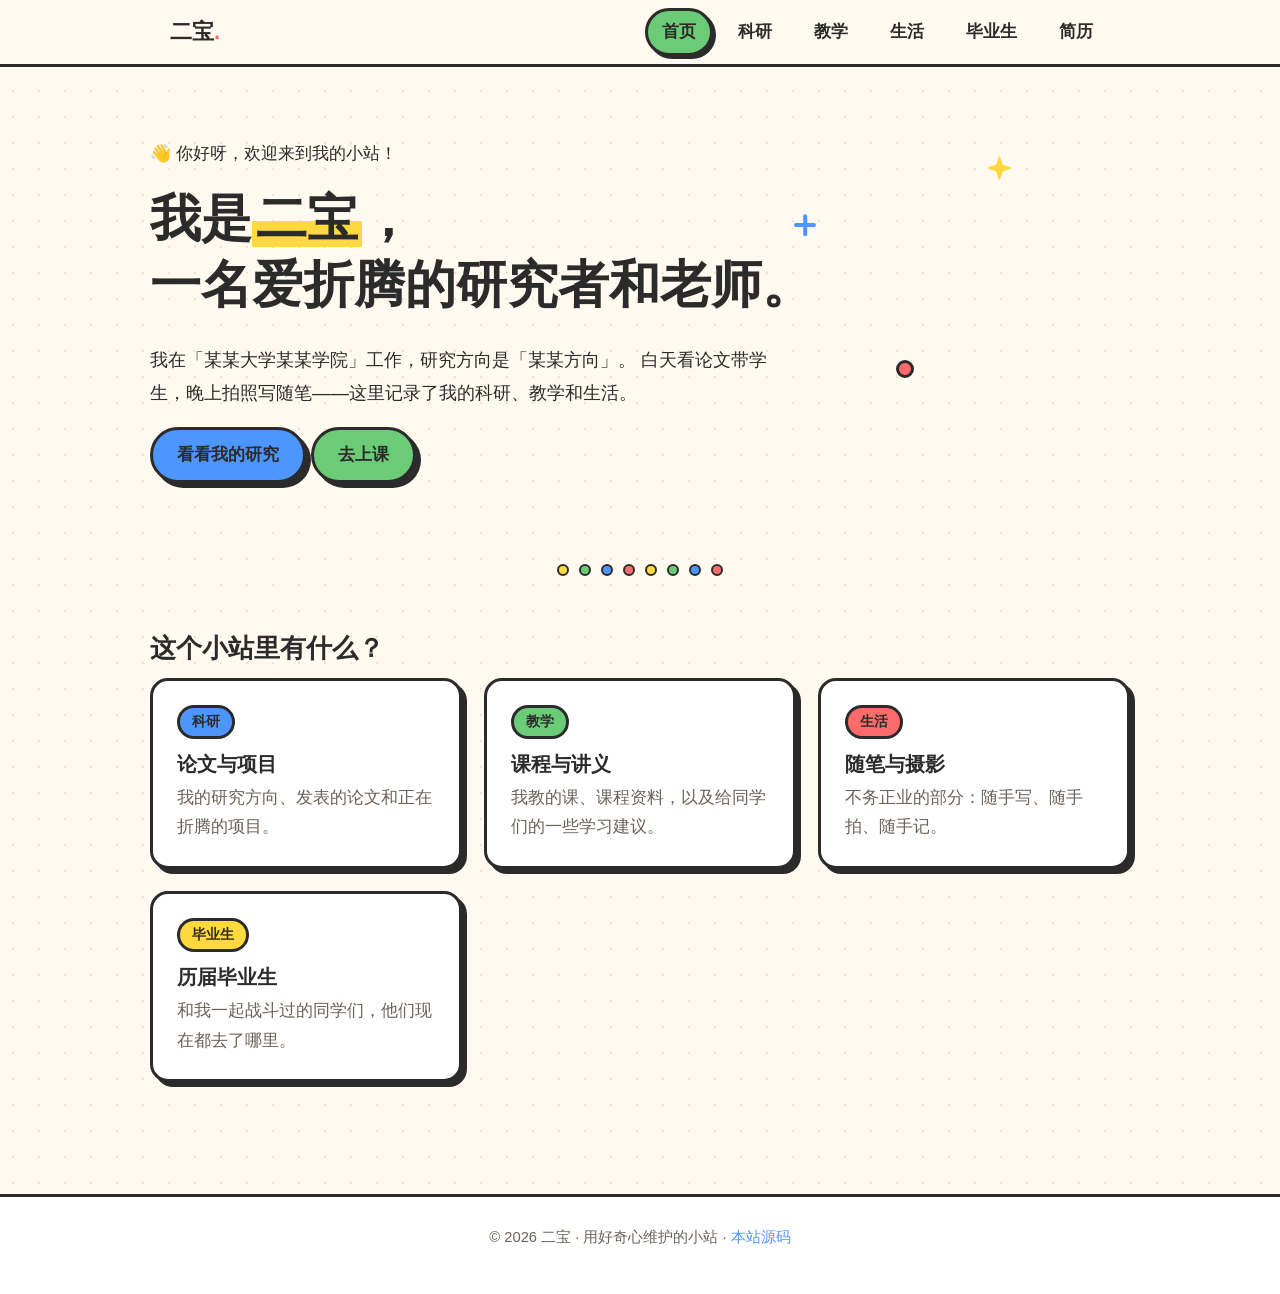
==== index.html @ 8aef37e0 "Build playful dopamine-style personal site (home/research/teaching/life/students/cv)" ====
<!DOCTYPE html>
<html lang="zh-CN">
<head>
  <meta charset="UTF-8">
  <meta name="viewport" content="width=device-width, initial-scale=1.0">
  <!-- TODO: 把「二宝」替换为你的名字 -->
  <title>二宝的小站 · 首页</title>
  <meta name="description" content="二宝的个人主页：科研、教学与生活。">
  <link rel="stylesheet" href="css/style.css">
</head>
<body>
  <header class="site-header">
    <nav class="nav container">
      <a class="nav-logo" href="index.html">二宝<span class="dot">.</span></a>
      <button class="nav-toggle" aria-label="打开菜单" aria-expanded="false">☰</button>
      <ul class="nav-links">
        <li><a href="index.html">首页</a></li>
        <li><a href="research.html">科研</a></li>
        <li><a href="teaching.html">教学</a></li>
        <li><a href="life.html">生活</a></li>
        <li><a href="students.html">毕业生</a></li>
        <li><a href="cv.html">简历</a></li>
      </ul>
    </nav>
  </header>

  <main>
    <!-- 首屏 -->
    <section class="hero container">
      <span class="deco deco-star" aria-hidden="true" style="top: 18%; right: 12%;"></span>
      <span class="deco deco-dot" aria-hidden="true" style="top: 60%; right: 22%;"></span>
      <span class="deco deco-cross" aria-hidden="true" style="top: 30%; right: 32%;"></span>

      <p>👋 你好呀，欢迎来到我的小站！</p>
      <h1>我是<span class="highlight">二宝</span>，<br>一名爱折腾的研究者和老师。</h1>
      <p class="lead">
        <!-- TODO: 替换成你的一句话介绍 -->
        我在「某某大学某某学院」工作，研究方向是「某某方向」。
        白天看论文带学生，晚上拍照写随笔——这里记录了我的科研、教学和生活。
      </p>
      <p>
        <a class="btn" style="--accent: var(--blue);" href="research.html">看看我的研究</a>
        <a class="btn" style="--accent: var(--green);" href="teaching.html">去上课</a>
      </p>
    </section>

    <div class="confetti-bar" aria-hidden="true">
      <i></i><i></i><i></i><i></i><i></i><i></i><i></i><i></i>
    </div>

    <!-- 板块入口 -->
    <section class="section container">
      <h2>这个小站里有什么？</h2>
      <div class="card-grid">
        <a class="card theme-blue" href="research.html">
          <span class="card-tag">科研</span>
          <h3>论文与项目</h3>
          <p>我的研究方向、发表的论文和正在折腾的项目。</p>
        </a>
        <a class="card theme-green" href="teaching.html">
          <span class="card-tag">教学</span>
          <h3>课程与讲义</h3>
          <p>我教的课、课程资料，以及给同学们的一些学习建议。</p>
        </a>
        <a class="card theme-coral" href="life.html">
          <span class="card-tag">生活</span>
          <h3>随笔与摄影</h3>
          <p>不务正业的部分：随手写、随手拍、随手记。</p>
        </a>
        <a class="card theme-yellow" href="students.html">
          <span class="card-tag">毕业生</span>
          <h3>历届毕业生</h3>
          <p>和我一起战斗过的同学们，他们现在都去了哪里。</p>
        </a>
      </div>
    </section>
  </main>

  <footer class="site-footer">
    <div class="container">
      <p>© 2026 二宝 · 用好奇心维护的小站 · <a href="https://github.com/erbaoyihao/erbaoyihao.github.io">本站源码</a></p>
    </div>
  </footer>

  <script src="js/main.js"></script>
</body>
</html>
---- css/style.css ----
/* ============================================================
   二宝的小站 · 多巴胺配色风
   调色板、组件与布局都从这里改
   ============================================================ */

/* ---------- 设计令牌 ---------- */
:root {
  --bg: #FFF9F0;          /* 米白背景 */
  --ink: #2B2B2B;         /* 正文墨色 */
  --ink-soft: #6B6259;    /* 次要文字 */
  --paper: #FFFFFF;       /* 卡片底色 */

  --yellow: #FFD93D;      /* 鹅黄 · 简历 */
  --green: #6BCB77;       /* 草绿 · 教学 */
  --blue: #4D96FF;        /* 天蓝 · 科研 */
  --coral: #FF6B6B;       /* 珊瑚红 · 生活 */
  --purple: #B983FF;      /* 点缀紫 */

  --radius: 18px;
  --radius-sm: 999px;     /* 胶囊 */
  --border: 3px solid var(--ink);
  --shadow: 5px 5px 0 var(--ink);
  --shadow-sm: 3px 3px 0 var(--ink);

  --max-width: 980px;
  --font: "PingFang SC", "Hiragino Sans GB", "Microsoft YaHei",
          "Source Han Sans SC", sans-serif;
}

/* ---------- 基础 ---------- */
* { box-sizing: border-box; }

html { scroll-behavior: smooth; }

body {
  margin: 0;
  font-family: var(--font);
  font-size: 17px;
  line-height: 1.75;
  color: var(--ink);
  background-color: var(--bg);
  /* 淡淡的圆点纹理，增加活泼感 */
  background-image: radial-gradient(#f0e4d0 1.2px, transparent 1.2px);
  background-size: 26px 26px;
}

h1, h2, h3 { line-height: 1.3; margin: 0 0 .5em; }
p { margin: 0 0 1em; }
a { color: var(--blue); text-decoration: none; }
a:hover { text-decoration: underline; }
img { max-width: 100%; }

.container {
  max-width: var(--max-width);
  margin: 0 auto;
  padding: 0 20px;
}

.section { padding: 48px 0; }

/* 板块主题色：在 <main> 或 <section> 上加 theme-blue / theme-green / theme-coral / theme-yellow */
.theme-blue   { --accent: var(--blue); }
.theme-green  { --accent: var(--green); }
.theme-coral  { --accent: var(--coral); }
.theme-yellow { --accent: var(--yellow); }

/* ---------- 页面大标题 ---------- */
.page-title {
  display: inline-block;
  font-size: 2.2rem;
  padding: 6px 22px;
  background: var(--accent, var(--yellow));
  border: var(--border);
  border-radius: var(--radius);
  box-shadow: var(--shadow);
  transform: rotate(-1.2deg);
}

.page-subtitle { color: var(--ink-soft); margin-top: 18px; }

/* ---------- 导航 ---------- */
.site-header {
  position: sticky;
  top: 0;
  z-index: 100;
  background: var(--bg);
  border-bottom: var(--border);
}

.nav {
  display: flex;
  align-items: center;
  justify-content: space-between;
  min-height: 64px;
}

.nav-logo {
  font-size: 1.4rem;
  font-weight: 800;
  color: var(--ink);
}
.nav-logo:hover { text-decoration: none; }
.nav-logo .dot { color: var(--coral); }

.nav-links {
  display: flex;
  gap: 8px;
  margin: 0;
  padding: 0;
  list-style: none;
}

.nav-links a {
  display: block;
  padding: 6px 14px;
  color: var(--ink);
  font-weight: 600;
  border: 3px solid transparent;
  border-radius: var(--radius-sm);
}
.nav-links a:hover {
  text-decoration: none;
  border-color: var(--ink);
  background: var(--yellow);
}
.nav-links a[aria-current="page"] {
  border-color: var(--ink);
  background: var(--green);
  box-shadow: var(--shadow-sm);
}

.nav-toggle {
  display: none;
  font-size: 1.4rem;
  padding: 4px 12px;
  background: var(--yellow);
  border: var(--border);
  border-radius: 12px;
  cursor: pointer;
}

/* ---------- 首屏 Hero ---------- */
.hero {
  position: relative;
  padding: 72px 0 56px;
  overflow: hidden;
}

.hero h1 {
  font-size: clamp(2rem, 6vw, 3.2rem);
  font-weight: 900;
}

.hero .highlight {
  background: linear-gradient(transparent 55%, var(--yellow) 55%);
  padding: 0 4px;
}

.hero p.lead { font-size: 1.15rem; max-width: 34em; }

/* 漂浮的小装饰（星星 / 圆点 / 叉叉），HTML 里加 <span class="deco deco-star"> */
.deco {
  position: absolute;
  display: inline-block;
  pointer-events: none;
}
.deco-star {
  width: 26px; height: 26px;
  background: var(--yellow);
  clip-path: polygon(50% 0, 63% 37%, 100% 50%, 63% 63%, 50% 100%, 37% 63%, 0 50%, 37% 37%);
  animation: spin 9s linear infinite;
}
.deco-dot {
  width: 18px; height: 18px;
  border: var(--border);
  border-radius: 50%;
  background: var(--coral);
  animation: bob 3.5s ease-in-out infinite;
}
.deco-cross {
  width: 22px; height: 22px;
  animation: spin 12s linear infinite reverse;
}
.deco-cross::before, .deco-cross::after {
  content: "";
  position: absolute;
  inset: 40% 0;
  background: var(--blue);
  border-radius: 4px;
}
.deco-cross::after { transform: rotate(90deg); }

@keyframes spin { to { transform: rotate(360deg); } }
@keyframes bob { 50% { transform: translateY(-14px); } }

/* ---------- 卡片 ---------- */
.card-grid {
  display: grid;
  grid-template-columns: repeat(auto-fit, minmax(240px, 1fr));
  gap: 22px;
}

.card {
  display: block;
  padding: 24px;
  background: var(--paper);
  border: var(--border);
  border-radius: var(--radius);
  box-shadow: var(--shadow);
  color: var(--ink);
  transition: transform .15s ease, box-shadow .15s ease;
}
a.card:hover {
  text-decoration: none;
  transform: translate(-3px, -3px);
  box-shadow: 8px 8px 0 var(--ink);
}
a.card:active {
  transform: translate(2px, 2px);
  box-shadow: 2px 2px 0 var(--ink);
}

.card .card-tag {
  display: inline-block;
  font-size: .85rem;
  font-weight: 700;
  padding: 2px 12px;
  margin-bottom: 12px;
  border: var(--border);
  border-radius: var(--radius-sm);
  background: var(--accent, var(--yellow));
}
.card h3 { font-size: 1.25rem; margin-bottom: .3em; }
.card p { color: var(--ink-soft); margin: 0; }

/* ---------- 贴纸标签 ---------- */
.badge {
  display: inline-block;
  font-size: .85rem;
  font-weight: 700;
  padding: 3px 14px;
  margin: 0 8px 8px 0;
  background: var(--paper);
  border: var(--border);
  border-radius: var(--radius-sm);
  box-shadow: var(--shadow-sm);
}
.badge.b-blue   { background: var(--blue);   color: #fff; }
.badge.b-green  { background: var(--green); }
.badge.b-coral  { background: var(--coral);  color: #fff; }
.badge.b-yellow { background: var(--yellow); }
.badge.b-purple { background: var(--purple); color: #fff; }

/* ---------- 按钮 ---------- */
.btn {
  display: inline-block;
  font-weight: 700;
  padding: 10px 24px;
  color: var(--ink);
  background: var(--accent, var(--yellow));
  border: var(--border);
  border-radius: var(--radius-sm);
  box-shadow: var(--shadow);
  transition: transform .12s ease, box-shadow .12s ease;
}
.btn:hover {
  text-decoration: none;
  transform: translate(-2px, -2px);
  box-shadow: 7px 7px 0 var(--ink);
}
.btn:active {
  transform: translate(3px, 3px);
  box-shadow: 1px 1px 0 var(--ink);
}

/* ---------- 分隔彩条 ---------- */
.confetti-bar {
  display: flex;
  gap: 10px;
  justify-content: center;
  padding: 8px 0;
}
.confetti-bar i {
  width: 12px; height: 12px;
  border: 2px solid var(--ink);
  border-radius: 50%;
}
.confetti-bar i:nth-child(4n+1) { background: var(--yellow); }
.confetti-bar i:nth-child(4n+2) { background: var(--green); }
.confetti-bar i:nth-child(4n+3) { background: var(--blue); }
.confetti-bar i:nth-child(4n+4) { background: var(--coral); }

/* ---------- 论文 / 随笔列表 ---------- */
.year-heading {
  display: inline-block;
  font-size: 1.1rem;
  font-weight: 800;
  padding: 2px 16px;
  margin: 28px 0 14px;
  background: var(--accent, var(--blue));
  color: #fff;
  border: var(--border);
  border-radius: var(--radius-sm);
  box-shadow: var(--shadow-sm);
}

.entry-list { list-style: none; margin: 0; padding: 0; }

.entry {
  padding: 16px 20px;
  margin-bottom: 14px;
  background: var(--paper);
  border: var(--border);
  border-radius: var(--radius);
  box-shadow: var(--shadow-sm);
}
.entry .entry-title { font-weight: 700; }
.entry .entry-meta { font-size: .92rem; color: var(--ink-soft); }

/* ---------- 时间线（简历） ---------- */
.timeline {
  margin: 0;
  padding: 0 0 0 26px;
  list-style: none;
  border-left: 3px dashed var(--ink);
}
.timeline li { position: relative; margin-bottom: 26px; }
.timeline li::before {
  content: "";
  position: absolute;
  left: -37px; top: 6px;
  width: 14px; height: 14px;
  background: var(--accent, var(--yellow));
  border: var(--border);
  border-radius: 50%;
}
.timeline .t-period {
  display: inline-block;
  font-size: .85rem;
  font-weight: 700;
  padding: 1px 12px;
  margin-bottom: 4px;
  background: var(--paper);
  border: 2px solid var(--ink);
  border-radius: var(--radius-sm);
}
.timeline .t-title { font-weight: 700; }
.timeline .t-desc { color: var(--ink-soft); font-size: .95rem; margin: 0; }

/* ---------- 照片墙占位 ---------- */
.photo-grid {
  display: grid;
  grid-template-columns: repeat(auto-fill, minmax(160px, 1fr));
  gap: 16px;
}
.photo-slot {
  aspect-ratio: 4 / 3;
  display: flex;
  align-items: center;
  justify-content: center;
  color: var(--ink-soft);
  font-size: .9rem;
  background: var(--paper);
  border: 3px dashed var(--ink-soft);
  border-radius: var(--radius);
}
.photo-slot img {
  width: 100%; height: 100%;
  object-fit: cover;
  border-radius: calc(var(--radius) - 4px);
}

/* ---------- 学生名录 ---------- */
.student-grid {
  display: grid;
  grid-template-columns: repeat(auto-fill, minmax(200px, 1fr));
  gap: 14px;
}
.student-chip {
  padding: 12px 18px;
  background: var(--paper);
  border: var(--border);
  border-radius: var(--radius);
  box-shadow: var(--shadow-sm);
}
.student-chip .s-name { font-weight: 700; }
.student-chip .s-note { font-size: .88rem; color: var(--ink-soft); }

/* ---------- 页脚 ---------- */
.site-footer {
  margin-top: 64px;
  padding: 28px 0;
  text-align: center;
  color: var(--ink-soft);
  font-size: .92rem;
  border-top: var(--border);
  background: var(--paper);
}

/* ---------- 响应式 ---------- */
@media (max-width: 720px) {
  .nav-toggle { display: block; }
  .nav-links {
    display: none;
    position: absolute;
    top: 64px; left: 0; right: 0;
    flex-direction: column;
    padding: 12px 20px 18px;
    background: var(--bg);
    border-bottom: var(--border);
  }
  .nav-links.open { display: flex; }
  .nav-links a { text-align: center; }

  .hero { padding: 48px 0 40px; }
  .page-title { font-size: 1.7rem; }
  .timeline { padding-left: 20px; }
  .timeline li::before { left: -31px; }
}

@media (prefers-reduced-motion: reduce) {
  .deco-star, .deco-dot, .deco-cross { animation: none; }
  html { scroll-behavior: auto; }
}
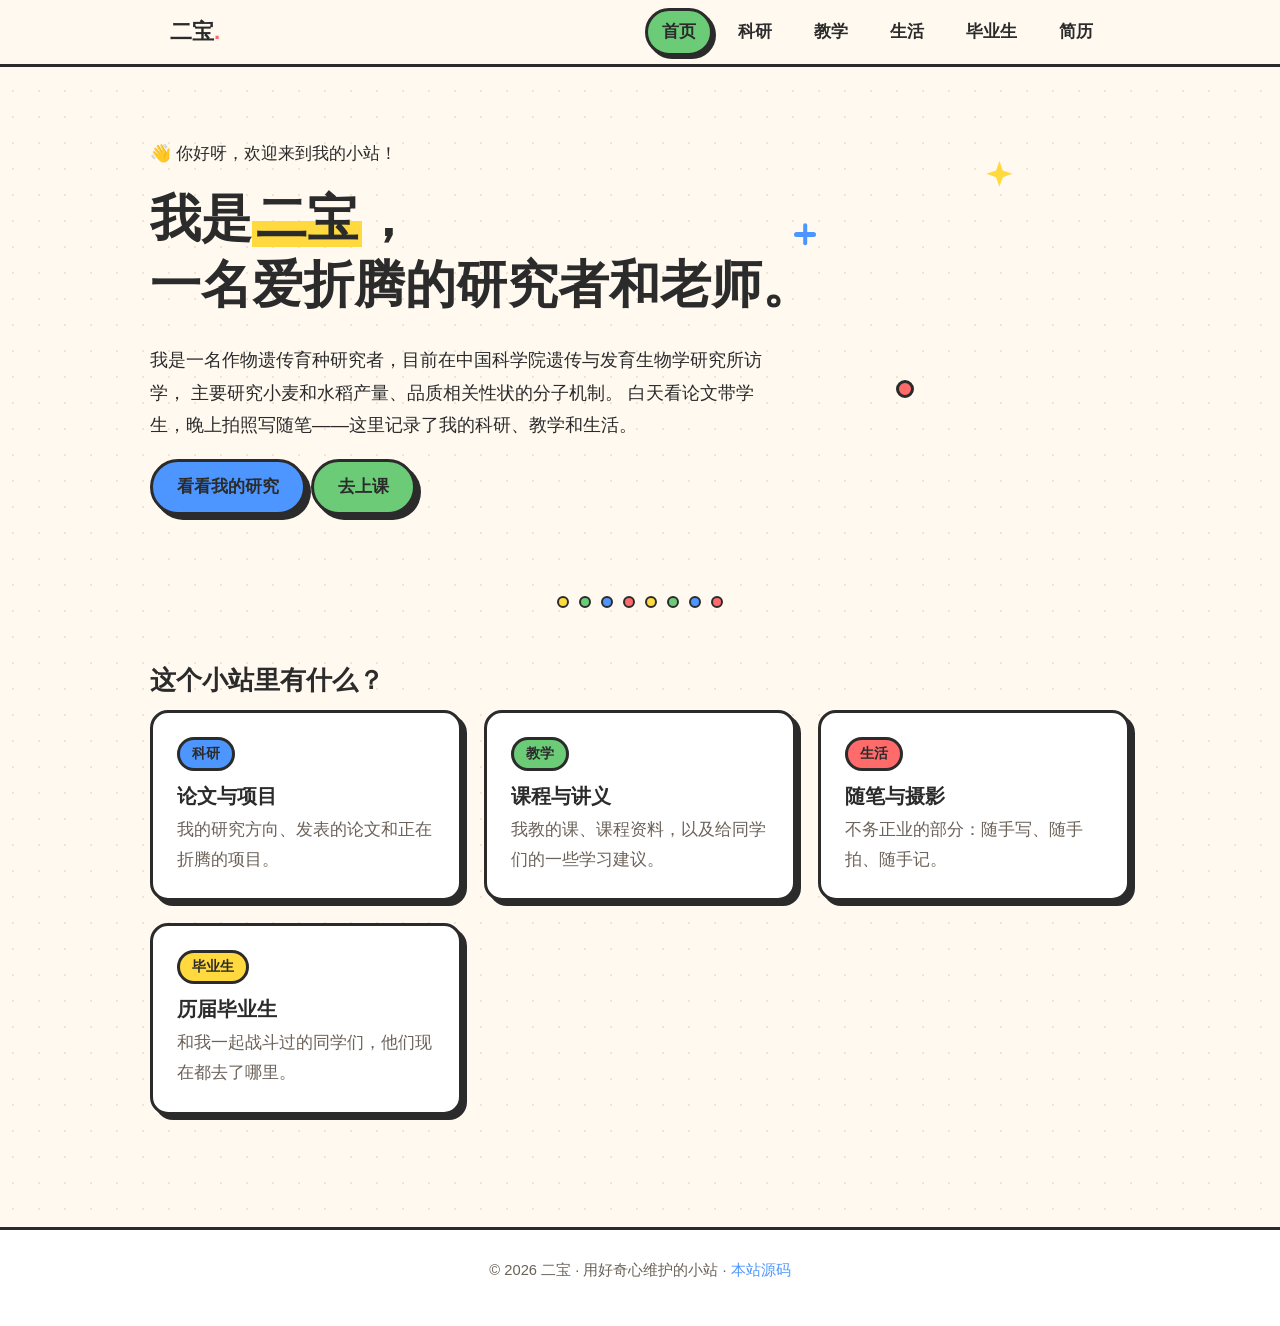
==== commit ac794f0d: "Fill in real CV, publications, projects and contact info" ====
--- a/index.html
+++ b/index.html
@@ -34,8 +34,8 @@
       <p>👋 你好呀，欢迎来到我的小站！</p>
       <h1>我是<span class="highlight">二宝</span>，<br>一名爱折腾的研究者和老师。</h1>
       <p class="lead">
-        <!-- TODO: 替换成你的一句话介绍 -->
-        我在「某某大学某某学院」工作，研究方向是「某某方向」。
+        我是一名作物遗传育种研究者，目前在中国科学院遗传与发育生物学研究所访学，
+        主要研究小麦和水稻产量、品质相关性状的分子机制。
         白天看论文带学生，晚上拍照写随笔——这里记录了我的科研、教学和生活。
       </p>
       <p>
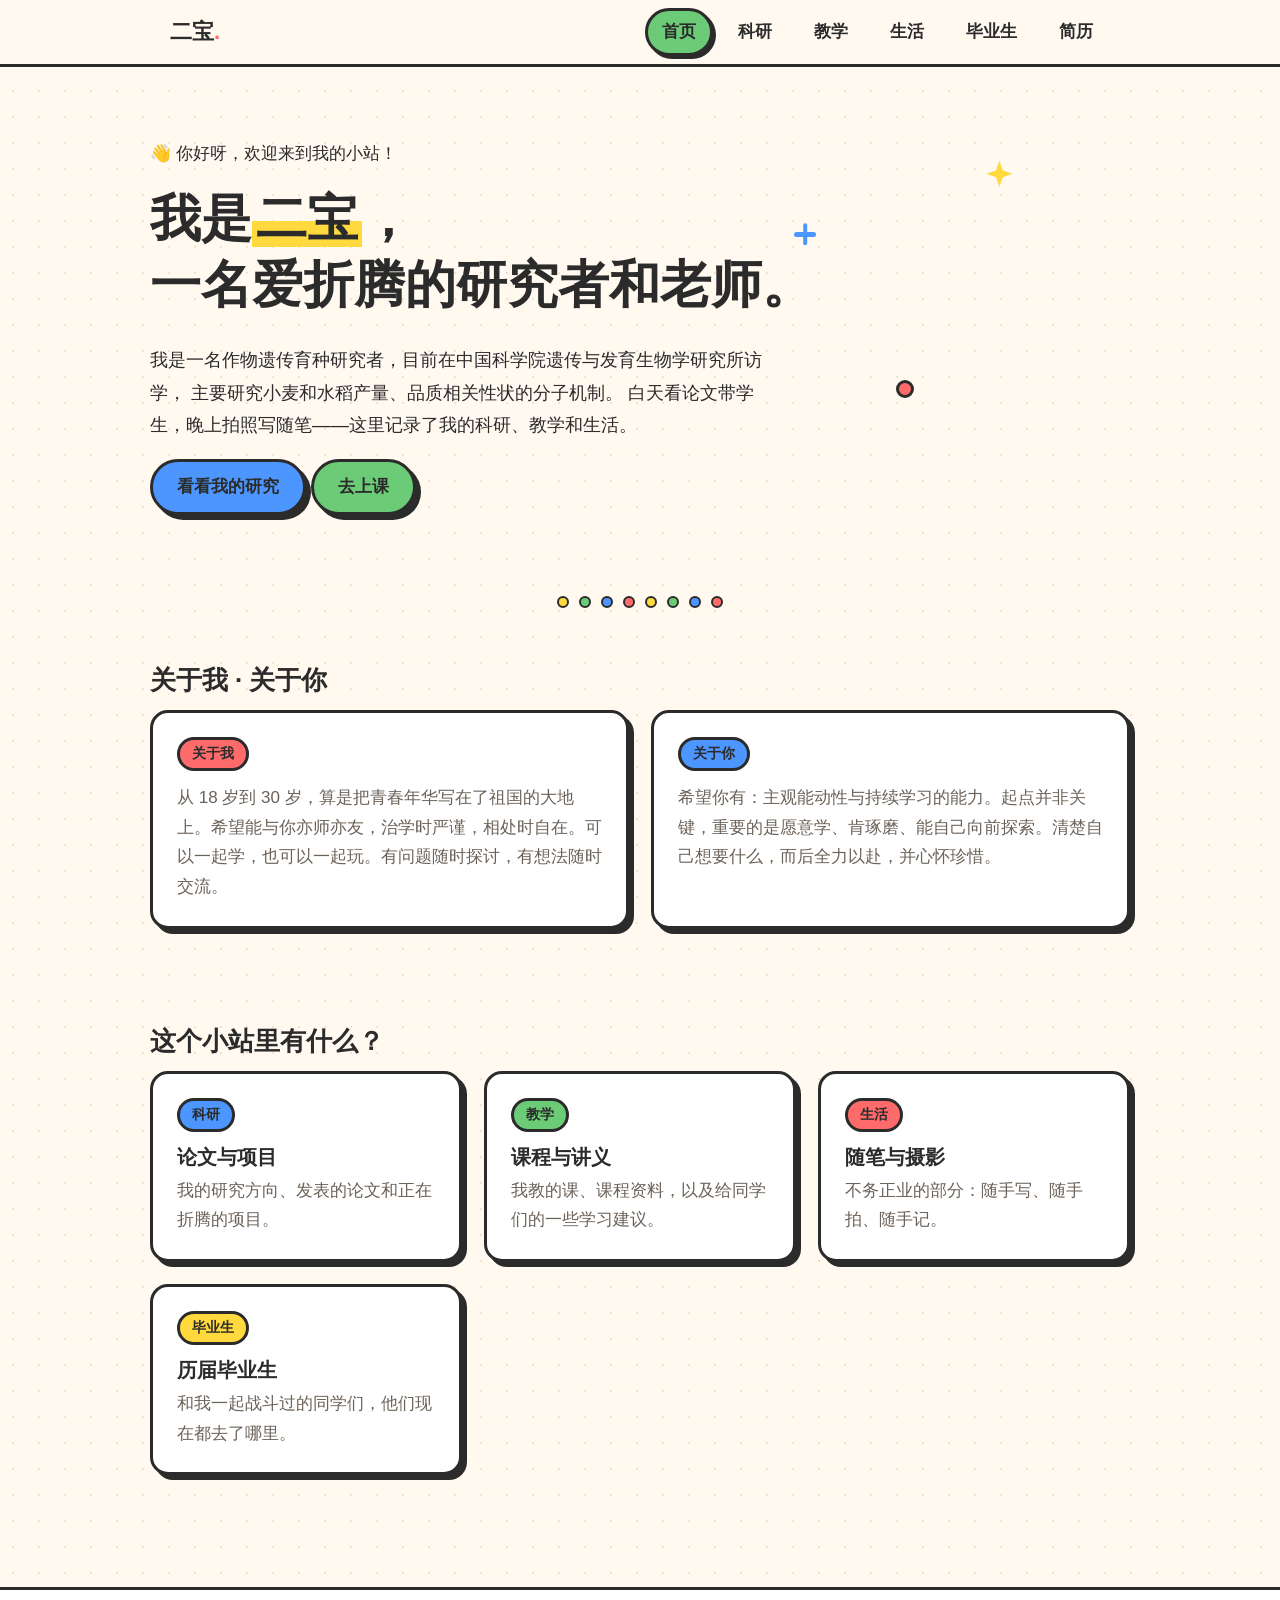
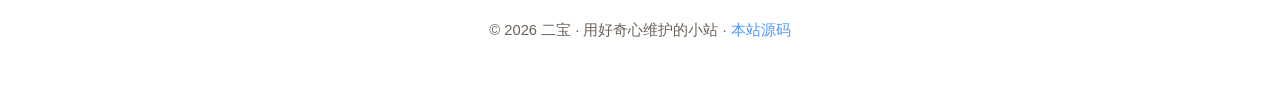
==== commit 0b609bba: "Add about-me/about-you section to homepage" ====
--- a/index.html
+++ b/index.html
@@ -48,6 +48,21 @@
       <i></i><i></i><i></i><i></i><i></i><i></i><i></i><i></i>
     </div>
 
+    <!-- 关于我 / 关于你 -->
+    <section class="section container">
+      <h2>关于我 · 关于你</h2>
+      <div class="card-grid">
+        <div class="card theme-coral">
+          <span class="card-tag">关于我</span>
+          <p>从 18 岁到 30 岁，算是把青春年华写在了祖国的大地上。希望能与你亦师亦友，治学时严谨，相处时自在。可以一起学，也可以一起玩。有问题随时探讨，有想法随时交流。</p>
+        </div>
+        <div class="card theme-blue">
+          <span class="card-tag">关于你</span>
+          <p>希望你有：主观能动性与持续学习的能力。起点并非关键，重要的是愿意学、肯琢磨、能自己向前探索。清楚自己想要什么，而后全力以赴，并心怀珍惜。</p>
+        </div>
+      </div>
+    </section>
+
     <!-- 板块入口 -->
     <section class="section container">
       <h2>这个小站里有什么？</h2>
--- a/css/style.css
+++ b/css/style.css
@@ -368,6 +368,18 @@
   width: 100%; height: 100%;
   object-fit: cover;
   border-radius: calc(var(--radius) - 4px);
+}
+/* 完整显示（不裁切）的变体：横竖版混排时用 */
+.photo-slot.photo-full {
+  aspect-ratio: auto;
+  border-style: solid;
+  padding: 0;
+  overflow: hidden;
+}
+.photo-slot.photo-full img {
+  height: auto;
+  object-fit: contain;
+  display: block;
 }
 
 /* ---------- 学生名录 ---------- */
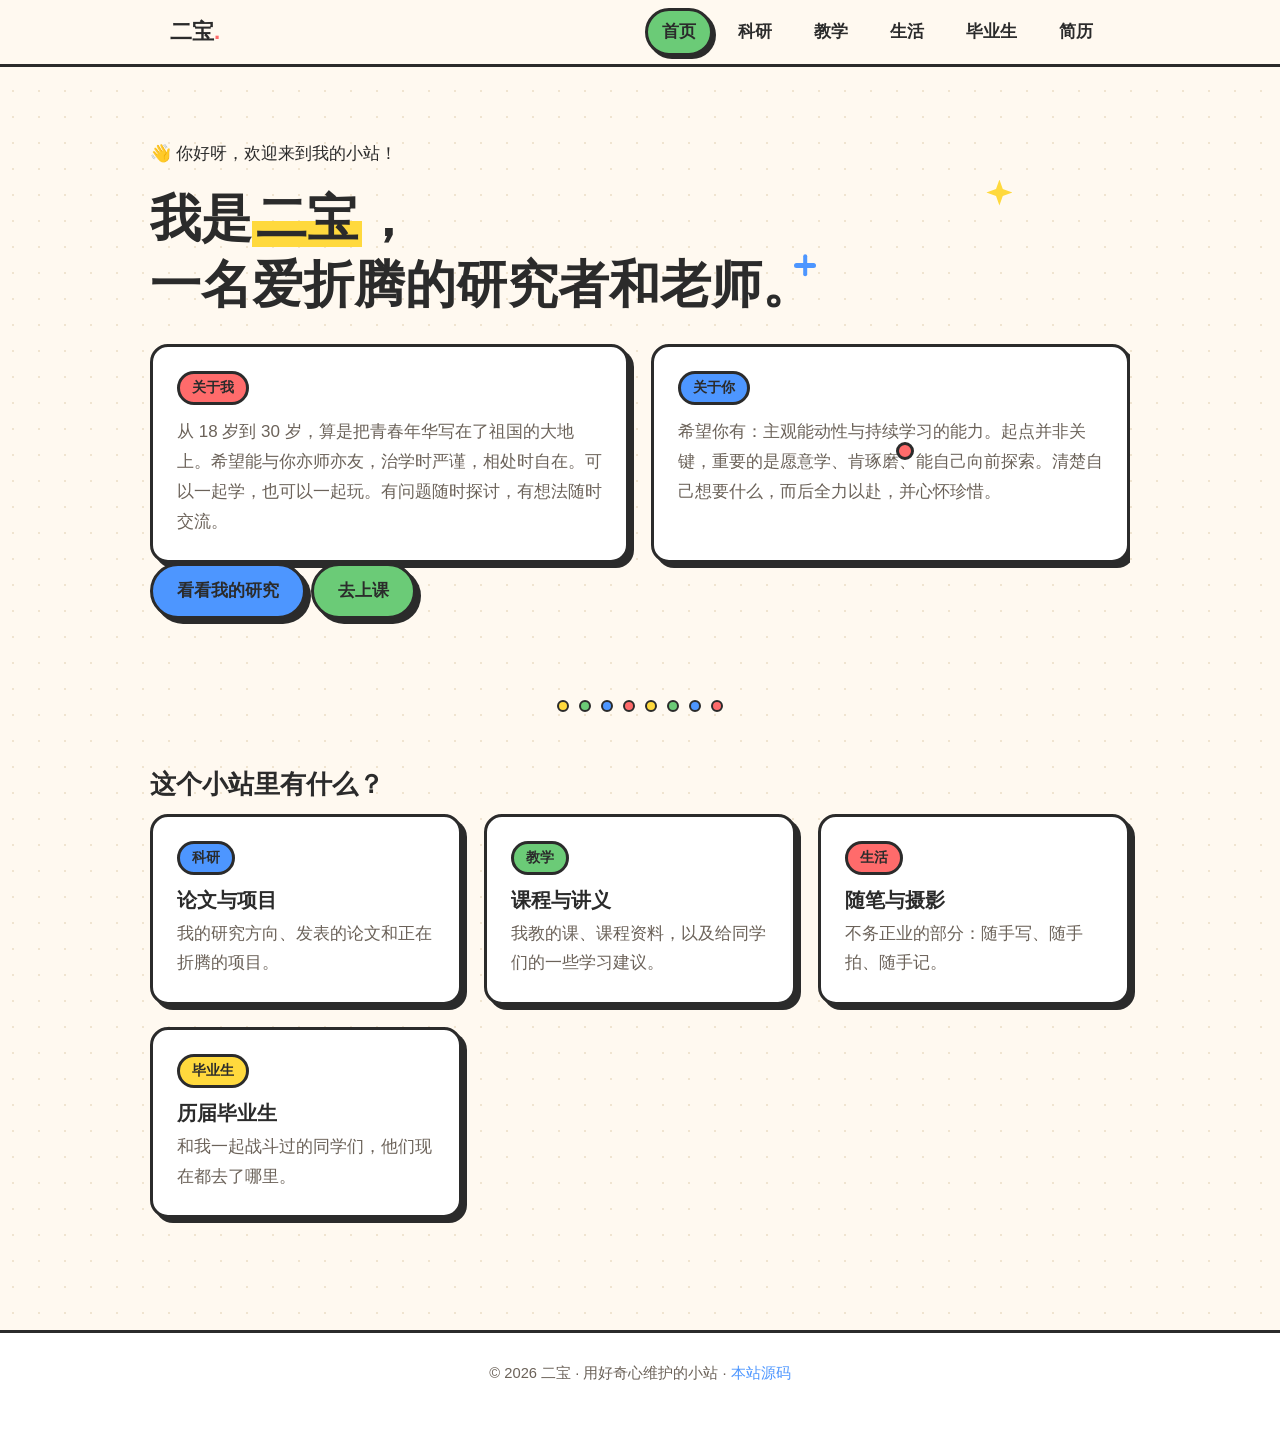
==== commit fd03352b: "Move about-me/about-you cards into hero as intro, remove lead text" ====
--- a/index.html
+++ b/index.html
@@ -33,24 +33,6 @@
 
       <p>👋 你好呀，欢迎来到我的小站！</p>
       <h1>我是<span class="highlight">二宝</span>，<br>一名爱折腾的研究者和老师。</h1>
-      <p class="lead">
-        我是一名作物遗传育种研究者，目前在中国科学院遗传与发育生物学研究所访学，
-        主要研究小麦和水稻产量、品质相关性状的分子机制。
-        白天看论文带学生，晚上拍照写随笔——这里记录了我的科研、教学和生活。
-      </p>
-      <p>
-        <a class="btn" style="--accent: var(--blue);" href="research.html">看看我的研究</a>
-        <a class="btn" style="--accent: var(--green);" href="teaching.html">去上课</a>
-      </p>
-    </section>
-
-    <div class="confetti-bar" aria-hidden="true">
-      <i></i><i></i><i></i><i></i><i></i><i></i><i></i><i></i>
-    </div>
-
-    <!-- 关于我 / 关于你 -->
-    <section class="section container">
-      <h2>关于我 · 关于你</h2>
       <div class="card-grid">
         <div class="card theme-coral">
           <span class="card-tag">关于我</span>
@@ -61,7 +43,15 @@
           <p>希望你有：主观能动性与持续学习的能力。起点并非关键，重要的是愿意学、肯琢磨、能自己向前探索。清楚自己想要什么，而后全力以赴，并心怀珍惜。</p>
         </div>
       </div>
+      <p>
+        <a class="btn" style="--accent: var(--blue);" href="research.html">看看我的研究</a>
+        <a class="btn" style="--accent: var(--green);" href="teaching.html">去上课</a>
+      </p>
     </section>
+
+    <div class="confetti-bar" aria-hidden="true">
+      <i></i><i></i><i></i><i></i><i></i><i></i><i></i><i></i>
+    </div>
 
     <!-- 板块入口 -->
     <section class="section container">
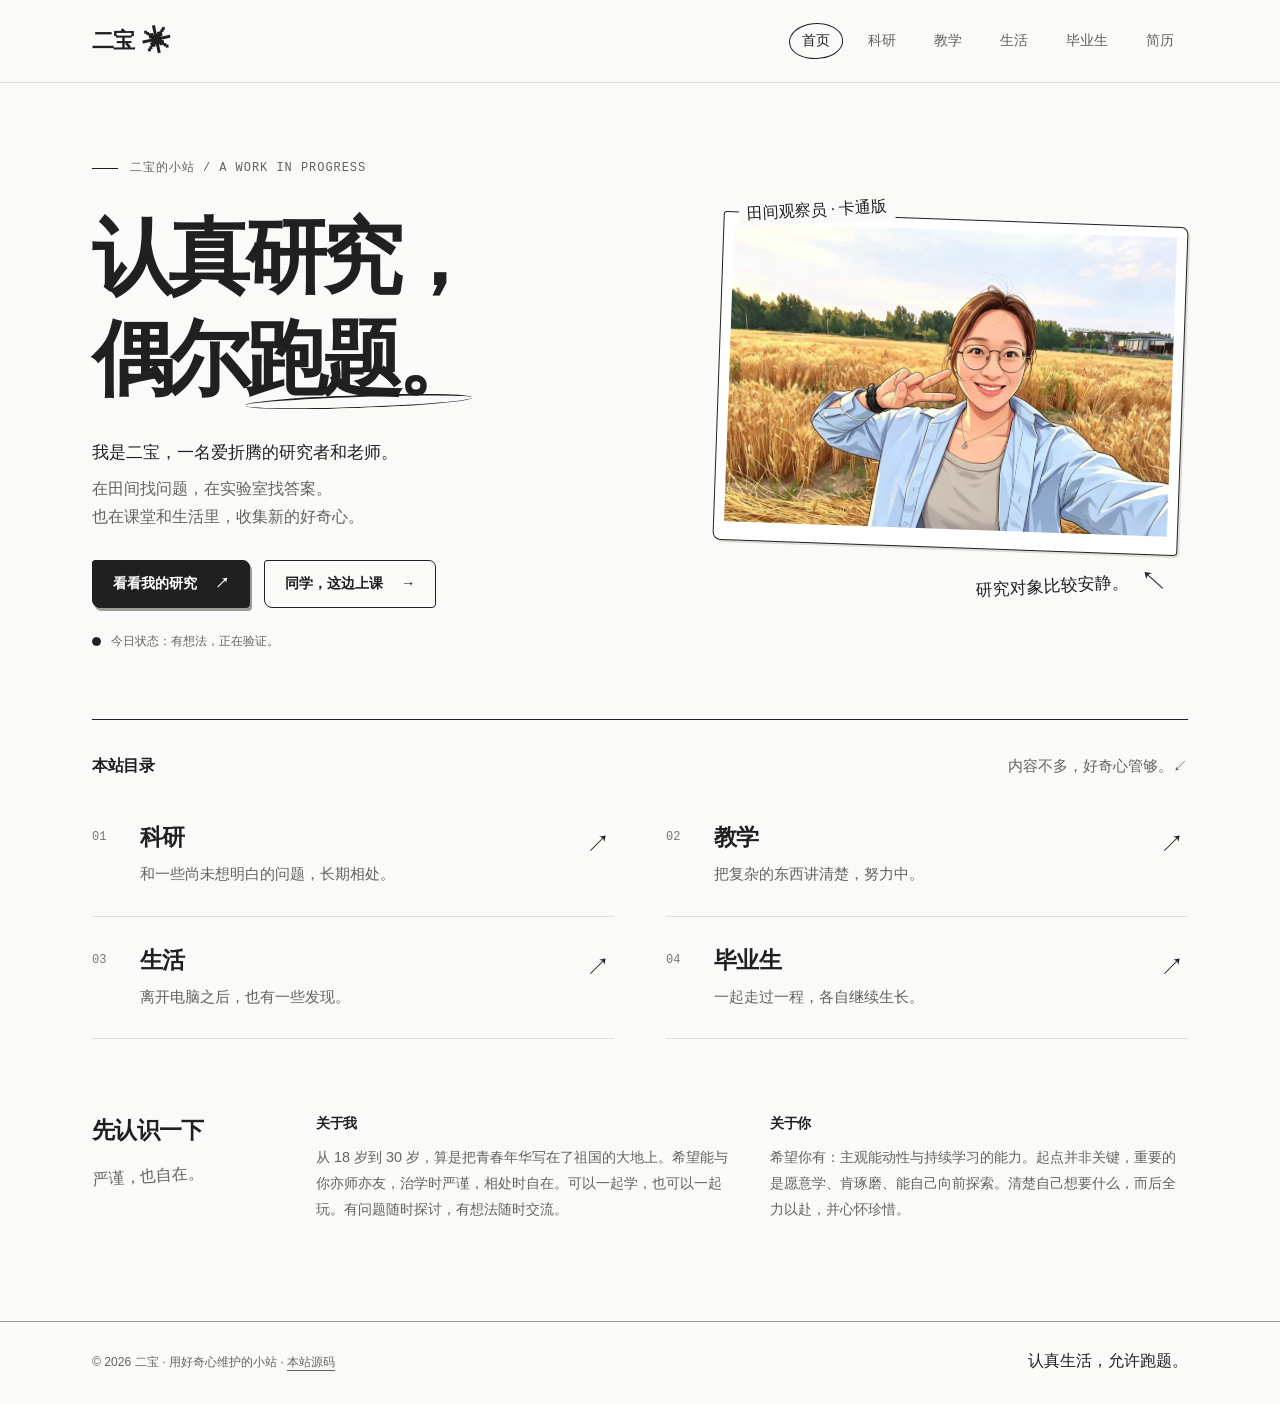
==== commit 79a38bce: "Redesign site with monochrome editorial style - Rebuild stylesheet as a black-and-white notebook loo" ====
--- a/index.html
+++ b/index.html
@@ -9,11 +9,12 @@
   <link rel="stylesheet" href="css/style.css">
 </head>
 <body>
+  <a class="skip-link" href="#main-content">跳到正文</a>
   <header class="site-header">
-    <nav class="nav container">
-      <a class="nav-logo" href="index.html">二宝<span class="dot">.</span></a>
-      <button class="nav-toggle" aria-label="打开菜单" aria-expanded="false">☰</button>
-      <ul class="nav-links">
+    <nav class="nav container" aria-label="主导航">
+      <a class="nav-logo" href="index.html">二宝<span class="dot" aria-hidden="true">✳</span></a>
+      <button class="nav-toggle" aria-label="打开菜单" aria-expanded="false" aria-controls="site-nav">☰</button>
+      <ul class="nav-links" id="site-nav">
         <li><a href="index.html">首页</a></li>
         <li><a href="research.html">科研</a></li>
         <li><a href="teaching.html">教学</a></li>
@@ -24,66 +25,72 @@
     </nav>
   </header>
 
-  <main>
-    <!-- 首屏 -->
-    <section class="hero container">
-      <span class="deco deco-star" aria-hidden="true" style="top: 18%; right: 12%;"></span>
-      <span class="deco deco-dot" aria-hidden="true" style="top: 60%; right: 22%;"></span>
-      <span class="deco deco-cross" aria-hidden="true" style="top: 30%; right: 32%;"></span>
+  <main id="main-content">
+    <section class="hero container" aria-labelledby="hero-title">
+      <div class="hero-copy">
+        <p class="eyebrow">二宝的小站 / A WORK IN PROGRESS</p>
+        <h1 id="hero-title">认真研究，<br>偶尔<span class="scribble">跑题。</span></h1>
+        <p class="hero-intro">我是二宝，一名爱折腾的研究者和老师。</p>
+        <p class="hero-description">在田间找问题，在实验室找答案。<br>也在课堂和生活里，收集新的好奇心。</p>
+        <div class="hero-actions">
+          <a class="btn" href="research.html">看看我的研究 <span aria-hidden="true">↗</span></a>
+          <a class="btn btn-secondary" href="teaching.html">同学，这边上课 <span aria-hidden="true">→</span></a>
+        </div>
+        <p class="status-note">今日状态：有想法，正在验证。</p>
+      </div>
+      <figure class="hero-portrait">
+        <div class="portrait-frame">
+          <span class="portrait-label">田间观察员 · 卡通版</span>
+          <img src="assets/img/home-field-portrait.jpg" width="1897" height="1280" alt="麦田中的卡通人物，戴着眼镜、微笑并比着耶" fetchpriority="high" decoding="async">
+        </div>
+        <figcaption>研究对象比较安静。<span aria-hidden="true">↖</span></figcaption>
+      </figure>
+    </section>
 
-      <p>👋 你好呀，欢迎来到我的小站！</p>
-      <h1>我是<span class="highlight">二宝</span>，<br>一名爱折腾的研究者和老师。</h1>
-      <div class="card-grid">
-        <div class="card theme-coral">
-          <span class="card-tag">关于我</span>
-          <p>从 18 岁到 30 岁，算是把青春年华写在了祖国的大地上。希望能与你亦师亦友，治学时严谨，相处时自在。可以一起学，也可以一起玩。有问题随时探讨，有想法随时交流。</p>
+    <section class="container" aria-labelledby="directory-title">
+      <div class="home-directory">
+        <div class="section-heading">
+          <h2 id="directory-title">本站目录</h2>
+          <span class="margin-note">内容不多，好奇心管够。↙</span>
         </div>
-        <div class="card theme-blue">
-          <span class="card-tag">关于你</span>
-          <p>希望你有：主观能动性与持续学习的能力。起点并非关键，重要的是愿意学、肯琢磨、能自己向前探索。清楚自己想要什么，而后全力以赴，并心怀珍惜。</p>
+        <div class="directory-grid">
+          <a class="directory-link" href="research.html">
+            <span class="directory-number" aria-hidden="true">01</span>
+            <div><h3>科研</h3><p>和一些尚未想明白的问题，长期相处。</p></div>
+            <span class="directory-arrow" aria-hidden="true">↗</span>
+          </a>
+          <a class="directory-link" href="teaching.html">
+            <span class="directory-number" aria-hidden="true">02</span>
+            <div><h3>教学</h3><p>把复杂的东西讲清楚，努力中。</p></div>
+            <span class="directory-arrow" aria-hidden="true">↗</span>
+          </a>
+          <a class="directory-link" href="life.html">
+            <span class="directory-number" aria-hidden="true">03</span>
+            <div><h3>生活</h3><p>离开电脑之后，也有一些发现。</p></div>
+            <span class="directory-arrow" aria-hidden="true">↗</span>
+          </a>
+          <a class="directory-link" href="students.html">
+            <span class="directory-number" aria-hidden="true">04</span>
+            <div><h3>毕业生</h3><p>一起走过一程，各自继续生长。</p></div>
+            <span class="directory-arrow" aria-hidden="true">↗</span>
+          </a>
         </div>
       </div>
-      <p>
-        <a class="btn" style="--accent: var(--blue);" href="research.html">看看我的研究</a>
-        <a class="btn" style="--accent: var(--green);" href="teaching.html">去上课</a>
-      </p>
     </section>
 
-    <div class="confetti-bar" aria-hidden="true">
-      <i></i><i></i><i></i><i></i><i></i><i></i><i></i><i></i>
-    </div>
-
-    <!-- 板块入口 -->
-    <section class="section container">
-      <h2>这个小站里有什么？</h2>
-      <div class="card-grid">
-        <a class="card theme-blue" href="research.html">
-          <span class="card-tag">科研</span>
-          <h3>论文与项目</h3>
-          <p>我的研究方向、发表的论文和正在折腾的项目。</p>
-        </a>
-        <a class="card theme-green" href="teaching.html">
-          <span class="card-tag">教学</span>
-          <h3>课程与讲义</h3>
-          <p>我教的课、课程资料，以及给同学们的一些学习建议。</p>
-        </a>
-        <a class="card theme-coral" href="life.html">
-          <span class="card-tag">生活</span>
-          <h3>随笔与摄影</h3>
-          <p>不务正业的部分：随手写、随手拍、随手记。</p>
-        </a>
-        <a class="card theme-yellow" href="students.html">
-          <span class="card-tag">毕业生</span>
-          <h3>历届毕业生</h3>
-          <p>和我一起战斗过的同学们，他们现在都去了哪里。</p>
-        </a>
+    <section class="about-section container" aria-labelledby="about-title">
+      <div class="about-label"><h2 id="about-title">先认识一下</h2><p>严谨，也自在。</p></div>
+      <div class="about-notes">
+        <div><h3>关于我</h3><p>从 18 岁到 30 岁，算是把青春年华写在了祖国的大地上。希望能与你亦师亦友，治学时严谨，相处时自在。可以一起学，也可以一起玩。有问题随时探讨，有想法随时交流。</p></div>
+        <div><h3>关于你</h3><p>希望你有：主观能动性与持续学习的能力。起点并非关键，重要的是愿意学、肯琢磨、能自己向前探索。清楚自己想要什么，而后全力以赴，并心怀珍惜。</p></div>
       </div>
     </section>
   </main>
 
   <footer class="site-footer">
-    <div class="container">
+    <div class="container footer-inner">
       <p>© 2026 二宝 · 用好奇心维护的小站 · <a href="https://github.com/erbaoyihao/erbaoyihao.github.io">本站源码</a></p>
+      <p class="footer-note">认真生活，允许跑题。</p>
     </div>
   </footer>
 
--- a/css/style.css
+++ b/css/style.css
@@ -1,436 +1,225 @@
-/* ============================================================
-   二宝的小站 · 多巴胺配色风
-   调色板、组件与布局都从这里改
-   ============================================================ */
-
-/* ---------- 设计令牌 ---------- */
+/* 二宝的小站 · 黑白涂鸦 / 认真研究，偶尔跑题 */
 :root {
-  --bg: #FFF9F0;          /* 米白背景 */
-  --ink: #2B2B2B;         /* 正文墨色 */
-  --ink-soft: #6B6259;    /* 次要文字 */
-  --paper: #FFFFFF;       /* 卡片底色 */
-
-  --yellow: #FFD93D;      /* 鹅黄 · 简历 */
-  --green: #6BCB77;       /* 草绿 · 教学 */
-  --blue: #4D96FF;        /* 天蓝 · 科研 */
-  --coral: #FF6B6B;       /* 珊瑚红 · 生活 */
-  --purple: #B983FF;      /* 点缀紫 */
-
-  --radius: 18px;
-  --radius-sm: 999px;     /* 胶囊 */
-  --border: 3px solid var(--ink);
-  --shadow: 5px 5px 0 var(--ink);
-  --shadow-sm: 3px 3px 0 var(--ink);
-
-  --max-width: 980px;
-  --font: "PingFang SC", "Hiragino Sans GB", "Microsoft YaHei",
-          "Source Han Sans SC", sans-serif;
-}
-
-/* ---------- 基础 ---------- */
+  --bg: #fafaf8;
+  --paper: #fff;
+  --ink: #202020;
+  --ink-soft: #62625f;
+  --ink-faint: #767672;
+  --line: #deded8;
+  --line-strong: #9b9b94;
+  --tint: #f0f0ec;
+  --tint-hover: #e7e7e1;
+  --grid-dot: #e0e0d9;
+  --header-bg: rgba(250, 250, 248, .96);
+  --accent: var(--ink);
+  --accent-soft: var(--tint);
+  --radius: 3px 7px 4px 8px;
+  --radius-sm: 3px;
+  --shadow-1: 2px 2px 0 var(--line);
+  --shadow-2: 4px 4px 0 var(--ink);
+  --section-gap: 64px;
+  --max-width: 1160px;
+  --font: -apple-system, BlinkMacSystemFont, "Helvetica Neue", "PingFang SC", "Hiragino Sans GB", "Microsoft YaHei", sans-serif;
+  --font-note: "Kaiti SC", "STKaiti", "KaiTi", serif;
+  --font-mono: ui-monospace, "SFMono-Regular", Consolas, monospace;
+}
+
 * { box-sizing: border-box; }
-
-html { scroll-behavior: smooth; }
-
+html { scroll-behavior: smooth; scroll-padding-top: 100px; }
 body {
   margin: 0;
-  font-family: var(--font);
-  font-size: 17px;
-  line-height: 1.75;
+  font: 16px/1.8 var(--font);
   color: var(--ink);
-  background-color: var(--bg);
-  /* 淡淡的圆点纹理，增加活泼感 */
-  background-image: radial-gradient(#f0e4d0 1.2px, transparent 1.2px);
-  background-size: 26px 26px;
-}
-
-h1, h2, h3 { line-height: 1.3; margin: 0 0 .5em; }
+  background: var(--bg);
+  -webkit-font-smoothing: antialiased;
+}
+h1, h2, h3 { margin: 0 0 .6em; line-height: 1.35; letter-spacing: -.03em; }
+h2 { font-size: clamp(1.4rem, 2.8vw, 1.8rem); margin-top: 2.2em; }
+h3 { font-size: 1.2rem; }
 p { margin: 0 0 1em; }
-a { color: var(--blue); text-decoration: none; }
-a:hover { text-decoration: underline; }
-img { max-width: 100%; }
-
-.container {
-  max-width: var(--max-width);
-  margin: 0 auto;
-  padding: 0 20px;
-}
-
-.section { padding: 48px 0; }
-
-/* 板块主题色：在 <main> 或 <section> 上加 theme-blue / theme-green / theme-coral / theme-yellow */
-.theme-blue   { --accent: var(--blue); }
-.theme-green  { --accent: var(--green); }
-.theme-coral  { --accent: var(--coral); }
-.theme-yellow { --accent: var(--yellow); }
-
-/* ---------- 页面大标题 ---------- */
-.page-title {
-  display: inline-block;
-  font-size: 2.2rem;
-  padding: 6px 22px;
-  background: var(--accent, var(--yellow));
-  border: var(--border);
-  border-radius: var(--radius);
-  box-shadow: var(--shadow);
-  transform: rotate(-1.2deg);
-}
-
-.page-subtitle { color: var(--ink-soft); margin-top: 18px; }
-
-/* ---------- 导航 ---------- */
-.site-header {
-  position: sticky;
-  top: 0;
-  z-index: 100;
-  background: var(--bg);
-  border-bottom: var(--border);
-}
-
-.nav {
-  display: flex;
-  align-items: center;
-  justify-content: space-between;
-  min-height: 64px;
-}
-
-.nav-logo {
-  font-size: 1.4rem;
-  font-weight: 800;
-  color: var(--ink);
-}
-.nav-logo:hover { text-decoration: none; }
-.nav-logo .dot { color: var(--coral); }
-
-.nav-links {
-  display: flex;
-  gap: 8px;
-  margin: 0;
-  padding: 0;
-  list-style: none;
-}
-
-.nav-links a {
-  display: block;
-  padding: 6px 14px;
-  color: var(--ink);
-  font-weight: 600;
-  border: 3px solid transparent;
-  border-radius: var(--radius-sm);
-}
-.nav-links a:hover {
-  text-decoration: none;
-  border-color: var(--ink);
-  background: var(--yellow);
-}
-.nav-links a[aria-current="page"] {
-  border-color: var(--ink);
-  background: var(--green);
-  box-shadow: var(--shadow-sm);
-}
-
-.nav-toggle {
-  display: none;
-  font-size: 1.4rem;
-  padding: 4px 12px;
-  background: var(--yellow);
-  border: var(--border);
-  border-radius: 12px;
-  cursor: pointer;
-}
-
-/* ---------- 首屏 Hero ---------- */
-.hero {
-  position: relative;
-  padding: 72px 0 56px;
-  overflow: hidden;
-}
-
-.hero h1 {
-  font-size: clamp(2rem, 6vw, 3.2rem);
-  font-weight: 900;
-}
-
-.hero .highlight {
-  background: linear-gradient(transparent 55%, var(--yellow) 55%);
-  padding: 0 4px;
-}
-
-.hero p.lead { font-size: 1.15rem; max-width: 34em; }
-
-/* 漂浮的小装饰（星星 / 圆点 / 叉叉），HTML 里加 <span class="deco deco-star"> */
-.deco {
-  position: absolute;
-  display: inline-block;
-  pointer-events: none;
-}
-.deco-star {
-  width: 26px; height: 26px;
-  background: var(--yellow);
-  clip-path: polygon(50% 0, 63% 37%, 100% 50%, 63% 63%, 50% 100%, 37% 63%, 0 50%, 37% 37%);
-  animation: spin 9s linear infinite;
-}
-.deco-dot {
-  width: 18px; height: 18px;
-  border: var(--border);
-  border-radius: 50%;
-  background: var(--coral);
-  animation: bob 3.5s ease-in-out infinite;
-}
-.deco-cross {
-  width: 22px; height: 22px;
-  animation: spin 12s linear infinite reverse;
-}
-.deco-cross::before, .deco-cross::after {
-  content: "";
-  position: absolute;
-  inset: 40% 0;
-  background: var(--blue);
-  border-radius: 4px;
-}
-.deco-cross::after { transform: rotate(90deg); }
-
-@keyframes spin { to { transform: rotate(360deg); } }
-@keyframes bob { 50% { transform: translateY(-14px); } }
-
-/* ---------- 卡片 ---------- */
-.card-grid {
-  display: grid;
-  grid-template-columns: repeat(auto-fit, minmax(240px, 1fr));
-  gap: 22px;
-}
-
-.card {
-  display: block;
-  padding: 24px;
-  background: var(--paper);
-  border: var(--border);
-  border-radius: var(--radius);
-  box-shadow: var(--shadow);
-  color: var(--ink);
-  transition: transform .15s ease, box-shadow .15s ease;
-}
-a.card:hover {
-  text-decoration: none;
-  transform: translate(-3px, -3px);
-  box-shadow: 8px 8px 0 var(--ink);
-}
-a.card:active {
-  transform: translate(2px, 2px);
-  box-shadow: 2px 2px 0 var(--ink);
-}
-
-.card .card-tag {
-  display: inline-block;
-  font-size: .85rem;
-  font-weight: 700;
-  padding: 2px 12px;
-  margin-bottom: 12px;
-  border: var(--border);
-  border-radius: var(--radius-sm);
-  background: var(--accent, var(--yellow));
-}
-.card h3 { font-size: 1.25rem; margin-bottom: .3em; }
-.card p { color: var(--ink-soft); margin: 0; }
-
-/* ---------- 贴纸标签 ---------- */
-.badge {
-  display: inline-block;
-  font-size: .85rem;
-  font-weight: 700;
-  padding: 3px 14px;
-  margin: 0 8px 8px 0;
-  background: var(--paper);
-  border: var(--border);
-  border-radius: var(--radius-sm);
-  box-shadow: var(--shadow-sm);
-}
-.badge.b-blue   { background: var(--blue);   color: #fff; }
-.badge.b-green  { background: var(--green); }
-.badge.b-coral  { background: var(--coral);  color: #fff; }
-.badge.b-yellow { background: var(--yellow); }
-.badge.b-purple { background: var(--purple); color: #fff; }
-
-/* ---------- 按钮 ---------- */
-.btn {
-  display: inline-block;
-  font-weight: 700;
-  padding: 10px 24px;
-  color: var(--ink);
-  background: var(--accent, var(--yellow));
-  border: var(--border);
-  border-radius: var(--radius-sm);
-  box-shadow: var(--shadow);
-  transition: transform .12s ease, box-shadow .12s ease;
-}
-.btn:hover {
-  text-decoration: none;
-  transform: translate(-2px, -2px);
-  box-shadow: 7px 7px 0 var(--ink);
-}
-.btn:active {
-  transform: translate(3px, 3px);
-  box-shadow: 1px 1px 0 var(--ink);
-}
-
-/* ---------- 分隔彩条 ---------- */
-.confetti-bar {
-  display: flex;
-  gap: 10px;
-  justify-content: center;
-  padding: 8px 0;
-}
-.confetti-bar i {
-  width: 12px; height: 12px;
-  border: 2px solid var(--ink);
-  border-radius: 50%;
-}
-.confetti-bar i:nth-child(4n+1) { background: var(--yellow); }
-.confetti-bar i:nth-child(4n+2) { background: var(--green); }
-.confetti-bar i:nth-child(4n+3) { background: var(--blue); }
-.confetti-bar i:nth-child(4n+4) { background: var(--coral); }
-
-/* ---------- 论文 / 随笔列表 ---------- */
-.year-heading {
-  display: inline-block;
-  font-size: 1.1rem;
-  font-weight: 800;
-  padding: 2px 16px;
-  margin: 28px 0 14px;
-  background: var(--accent, var(--blue));
-  color: #fff;
-  border: var(--border);
-  border-radius: var(--radius-sm);
-  box-shadow: var(--shadow-sm);
-}
-
-.entry-list { list-style: none; margin: 0; padding: 0; }
-
-.entry {
-  padding: 16px 20px;
-  margin-bottom: 14px;
-  background: var(--paper);
-  border: var(--border);
-  border-radius: var(--radius);
-  box-shadow: var(--shadow-sm);
-}
-.entry .entry-title { font-weight: 700; }
-.entry .entry-meta { font-size: .92rem; color: var(--ink-soft); }
-
-/* ---------- 时间线（简历） ---------- */
-.timeline {
-  margin: 0;
-  padding: 0 0 0 26px;
-  list-style: none;
-  border-left: 3px dashed var(--ink);
-}
-.timeline li { position: relative; margin-bottom: 26px; }
-.timeline li::before {
-  content: "";
-  position: absolute;
-  left: -37px; top: 6px;
-  width: 14px; height: 14px;
-  background: var(--accent, var(--yellow));
-  border: var(--border);
-  border-radius: 50%;
-}
-.timeline .t-period {
-  display: inline-block;
-  font-size: .85rem;
-  font-weight: 700;
-  padding: 1px 12px;
-  margin-bottom: 4px;
-  background: var(--paper);
-  border: 2px solid var(--ink);
-  border-radius: var(--radius-sm);
-}
-.timeline .t-title { font-weight: 700; }
-.timeline .t-desc { color: var(--ink-soft); font-size: .95rem; margin: 0; }
-
-/* ---------- 照片墙占位 ---------- */
-.photo-grid {
-  display: grid;
-  grid-template-columns: repeat(auto-fill, minmax(160px, 1fr));
-  gap: 16px;
-}
-.photo-slot {
-  aspect-ratio: 4 / 3;
-  display: flex;
-  align-items: center;
-  justify-content: center;
-  color: var(--ink-soft);
-  font-size: .9rem;
-  background: var(--paper);
-  border: 3px dashed var(--ink-soft);
-  border-radius: var(--radius);
-}
-.photo-slot img {
-  width: 100%; height: 100%;
-  object-fit: cover;
-  border-radius: calc(var(--radius) - 4px);
-}
-/* 完整显示（不裁切）的变体：横竖版混排时用 */
-.photo-slot.photo-full {
-  aspect-ratio: auto;
-  border-style: solid;
-  padding: 0;
-  overflow: hidden;
-}
-.photo-slot.photo-full img {
-  height: auto;
-  object-fit: contain;
-  display: block;
-}
-
-/* ---------- 学生名录 ---------- */
-.student-grid {
-  display: grid;
-  grid-template-columns: repeat(auto-fill, minmax(200px, 1fr));
-  gap: 14px;
-}
-.student-chip {
-  padding: 12px 18px;
-  background: var(--paper);
-  border: var(--border);
-  border-radius: var(--radius);
-  box-shadow: var(--shadow-sm);
-}
-.student-chip .s-name { font-weight: 700; }
-.student-chip .s-note { font-size: .88rem; color: var(--ink-soft); }
-
-/* ---------- 页脚 ---------- */
-.site-footer {
-  margin-top: 64px;
-  padding: 28px 0;
-  text-align: center;
-  color: var(--ink-soft);
-  font-size: .92rem;
-  border-top: var(--border);
-  background: var(--paper);
-}
-
-/* ---------- 响应式 ---------- */
+a { color: inherit; text-decoration: none; }
+p a, .entry-title a { text-decoration: underline; text-underline-offset: 5px; text-decoration-color: var(--line-strong); }
+p a:hover, .entry-title a:hover { text-decoration-color: var(--ink); }
+img { display: block; max-width: 100%; }
+button { font: inherit; }
+::selection { background: var(--ink); color: var(--paper); }
+:focus-visible { outline: 2px dashed var(--ink); outline-offset: 5px; }
+.container { width: 100%; max-width: var(--max-width); padding-inline: 32px; margin-inline: auto; }
+.section { padding-top: 64px; padding-bottom: 48px; }
+.section > h2:first-child { margin-top: 0; }
+.theme-blue, .theme-green, .theme-coral, .theme-yellow, .theme-purple { --accent: var(--ink); --accent-soft: var(--tint); }
+
+/* 导航：像写在笔记页顶上的目录 */
+.skip-link { position: absolute; top: -100px; left: 20px; z-index: 200; padding: 8px 16px; background: var(--ink); color: var(--paper); }
+.skip-link:focus { top: 12px; }
+.site-header { position: sticky; top: 0; z-index: 100; background: var(--header-bg); border-bottom: 1px solid var(--line); }
+.nav { display: flex; align-items: center; justify-content: space-between; gap: 24px; min-height: 82px; }
+.nav-logo { display: inline-flex; align-items: center; gap: 10px; font-size: 1.4rem; font-weight: 800; letter-spacing: -.06em; white-space: nowrap; }
+.nav-logo .dot { display: inline-block; font-size: 1.8rem; line-height: 1; transform: rotate(-12deg); }
+.nav-links { display: flex; gap: 10px; margin: 0; padding: 0; list-style: none; }
+.nav-links a { position: relative; display: block; padding: 10px 14px; font-size: .9rem; color: var(--ink-soft); }
+.nav-links a::after { content: ""; position: absolute; inset: 5px 1px; border: 1.5px solid transparent; border-radius: 48% 53% 45% 52%; transform: rotate(-6deg); pointer-events: none; }
+.nav-links a:hover, .nav-links a[aria-current="page"] { color: var(--ink); }
+.nav-links a:hover::after { border-bottom-color: var(--line-strong); }
+.nav-links a[aria-current="page"]::after { border-color: var(--ink); }
+.nav-toggle { display: none; width: 44px; height: 44px; padding: 0; border: 1.5px solid var(--ink); border-radius: var(--radius); background: var(--paper); color: var(--ink); cursor: pointer; }
+
+/* 首页：大字、留白与田间肖像 */
+.hero { display: grid; grid-template-columns: 1.25fr 1fr; align-items: center; gap: 28px; padding-top: 76px; padding-bottom: 66px; }
+.eyebrow { display: flex; flex-wrap: wrap; align-items: center; gap: 12px; font: .75rem/1.6 var(--font-mono); letter-spacing: .08em; color: var(--ink-soft); margin-bottom: 28px; }
+.eyebrow::before { content: ""; width: 26px; border-top: 1px solid var(--ink); }
+.hero h1 { font-size: clamp(3rem, 6.4vw, 5.1rem); line-height: 1.25; letter-spacing: -.07em; font-weight: 850; margin-bottom: 28px; }
+.scribble { position: relative; white-space: nowrap; }
+.scribble::after { content: ""; position: absolute; left: 0; right: 2px; bottom: -.04em; height: .12em; border-top: 2px solid var(--ink); border-bottom: 1px solid var(--ink); border-radius: 50%; transform: rotate(-2deg); }
+.hero-intro { font-size: 1.06rem; margin-bottom: 6px; }
+.hero-description { color: var(--ink-soft); max-width: 30em; }
+.hero-actions { display: flex; flex-wrap: wrap; gap: 14px; margin-top: 28px; }
+.btn { display: inline-flex; align-items: center; justify-content: center; gap: 18px; min-height: 48px; padding: 10px 20px; border: 1.5px solid var(--ink); border-radius: var(--radius); background: var(--ink); color: var(--paper); font-size: .9rem; font-weight: 600; text-decoration: none; box-shadow: 2px 3px 0 var(--line-strong); transition: transform .18s ease, box-shadow .18s ease; }
+.btn:hover { text-decoration: none; transform: translate(-1px, -2px); box-shadow: var(--shadow-2); }
+.btn:active { transform: translate(1px, 1px); box-shadow: none; }
+.btn-secondary { background: transparent; color: var(--ink); box-shadow: none; }
+.status-note { margin: 22px 0 0; display: flex; align-items: center; gap: 10px; font-size: .78rem; color: var(--ink-soft); }
+.status-note::before { content: ""; width: 7px; height: 7px; border: 1px solid var(--ink); border-radius: 50%; background: var(--ink); }
+.hero-portrait { min-width: 0; width: 100%; max-width: 480px; margin: 0 auto; padding: 22px 5px 0; }
+.portrait-frame { position: relative; padding: 10px 10px 18px; background: var(--paper); border: 1.5px solid var(--ink); border-radius: var(--radius); box-shadow: var(--shadow-1); transform: rotate(2deg); }
+.portrait-frame img { width: 100%; height: auto; }
+.portrait-label { position: absolute; top: -19px; left: 14px; padding: 0 8px; background: var(--bg); font: 1rem/1.7 var(--font-note); transform: rotate(-5deg); }
+.hero-portrait figcaption { display: flex; justify-content: flex-end; align-items: center; gap: 12px; margin-top: 23px; padding-right: 15px; font: 1.05rem/1.6 var(--font-note); transform: rotate(-3deg); }
+.hero-portrait figcaption span { font-size: 1.7rem; }
+
+/* 开放式目录，减少重复卡片 */
+.home-directory { padding-top: 34px; padding-bottom: 60px; border-top: 1.5px solid var(--ink); }
+.section-heading { display: flex; align-items: baseline; justify-content: space-between; flex-wrap: wrap; gap: 12px; margin-bottom: 16px; }
+.section-heading h2 { font-size: 1rem; margin: 0; }
+.section-heading .margin-note { font: .95rem/1.6 var(--font-note); color: var(--ink-soft); }
+.directory-grid { display: grid; grid-template-columns: 1fr 1fr; column-gap: 52px; }
+.directory-link { display: grid; grid-template-columns: 34px 1fr 28px; align-items: start; gap: 14px; padding: 28px 0; border-bottom: 1px solid var(--line); }
+.directory-number { padding-top: 5px; font: .75rem/1.8 var(--font-mono); color: var(--ink-faint); }
+.directory-link h3 { margin-bottom: 8px; font-size: 1.45rem; }
+.directory-link p { margin: 0; color: var(--ink-soft); font-size: .91rem; }
+.directory-arrow { font-size: 1.5rem; transition: transform .2s ease; }
+.directory-link:hover .directory-arrow { transform: translate(3px, -3px); }
+.directory-link:hover h3 { text-decoration: underline; text-underline-offset: 6px; text-decoration-thickness: 1px; }
+.about-section { display: grid; grid-template-columns: 180px 1fr; gap: 44px; padding-top: 16px; padding-bottom: 42px; }
+.about-label h2 { font-size: 1.45rem; margin-top: 0; }
+.about-label p { font: 1rem/1.7 var(--font-note); color: var(--ink-soft); transform: rotate(-4deg); }
+.about-notes { display: grid; grid-template-columns: 1fr 1fr; gap: 36px; }
+.about-notes h3 { font-size: .85rem; margin-bottom: 12px; }
+.about-notes p { color: var(--ink-soft); font-size: .9rem; margin-bottom: 0; }
+
+/* 内页：带页眉批注的干净笔记 */
+.page-kicker { margin: 0 0 12px; font: .75rem/1.7 var(--font-mono); letter-spacing: .12em; color: var(--ink-soft); }
+.page-title { display: inline-block; position: relative; font-size: clamp(2.7rem, 6vw, 4rem); font-weight: 850; margin-bottom: 18px; }
+.page-title::after { content: ""; position: absolute; left: 0; right: -12px; bottom: -3px; border-bottom: 2px solid var(--ink); border-radius: 50%; transform: rotate(-2deg); }
+.page-subtitle { font-size: 1rem; color: var(--ink-soft); max-width: 40em; margin-bottom: 24px; }
+.page-aside { font: 1.05rem/1.6 var(--font-note); display: inline-block; padding: 5px 0 5px 18px; border-left: 2px solid var(--ink); margin: 0 0 18px; transform: rotate(-1deg); }
+.card-grid { display: grid; grid-template-columns: repeat(auto-fit, minmax(min(100%, 260px), 1fr)); gap: 22px; }
+.card { min-width: 0; padding: 26px 24px; background: var(--paper); border: 1px solid var(--ink); border-radius: var(--radius); box-shadow: var(--shadow-1); }
+.card-tag { display: inline-block; font-size: .74rem; font-weight: 600; padding: 1px 8px; margin-bottom: 18px; border: 1px solid var(--line-strong); border-radius: 3px 2px 4px 1px; }
+.card h3 { font-size: 1.14rem; line-height: 1.55; }
+.card p { font-size: .92rem; color: var(--ink-soft); margin-bottom: 0; }
+.badge { display: inline-block; font-size: .85rem; padding: 4px 12px; margin: 0 8px 10px 0; border-bottom: 1px dashed var(--line-strong); }
+.year-heading { display: inline-block; font: 600 .9rem/1.5 var(--font-mono); margin: 24px 0 6px; padding: 3px 9px; background: var(--ink); color: var(--paper); border-radius: 2px 4px 1px 3px; transform: rotate(-2deg); }
+.entry-list { list-style: none; padding: 0; margin: 0; }
+.entry { padding: 22px 0; border-bottom: 1px solid var(--line); overflow-wrap: anywhere; }
+.entry-title { font-weight: 600; margin-bottom: 9px; }
+.entry-meta { font-size: .88rem; color: var(--ink-soft); margin: 0; }
+.timeline { list-style: none; padding: 0 0 0 27px; margin: 28px 0 0 7px; border-left: 1px solid var(--line-strong); }
+.timeline li { position: relative; padding-bottom: 30px; }
+.timeline li::before { content: ""; position: absolute; left: -33px; top: 7px; width: 10px; height: 10px; border: 1.5px solid var(--ink); background: var(--bg); border-radius: 45% 55% 48% 52%; transform: rotate(15deg); }
+.t-period { display: inline-block; font: .8rem/1.6 var(--font-mono); margin-bottom: 10px; color: var(--ink-soft); }
+.t-title { font-weight: 600; margin-bottom: 6px; }
+.t-desc { color: var(--ink-soft); font-size: .92rem; margin: 0; }
+.teaching-message { margin-top: var(--section-gap); padding: 26px 0 0; border-top: 1px dashed var(--line-strong); }
+.teaching-message h2 { margin-top: 0; }
+.photo-grid { display: grid; grid-template-columns: repeat(auto-fill, minmax(min(100%, 220px), 1fr)); gap: 22px; align-items: start; margin-top: 22px; }
+.photo-slot { aspect-ratio: 4 / 3; display: flex; align-items: center; justify-content: center; color: var(--ink-faint); background: var(--paper); border: 1px solid var(--line); padding: 8px 8px 20px; box-shadow: var(--shadow-1); }
+.photo-slot img { width: 100%; height: 100%; object-fit: cover; }
+.photo-slot.photo-full { aspect-ratio: auto; }
+.photo-slot.photo-full img { height: auto; object-fit: contain; }
+/* 生活相册：横竖照片都按原比例展示，保留图片内的文字。 */
+.album-note { color: var(--ink-soft); font-size: .93rem; max-width: 42em; }
+.album-heading { margin-top: 32px; font-size: 1.1rem; }
+.album-grid { display: grid; gap: 24px; align-items: start; margin-top: 20px; }
+.album-grid-two { grid-template-columns: repeat(2, minmax(0, 1fr)); max-width: 900px; }
+.album-grid-three { grid-template-columns: repeat(3, minmax(0, 1fr)); max-width: 960px; }
+.album-photo { min-width: 0; margin: 0; display: flex; flex-direction: column; align-items: stretch; padding-bottom: 10px; }
+.album-photo figcaption { padding: 12px 4px 0; font: .95rem/1.6 var(--font-note); }
+.student-grid { display: grid; grid-template-columns: repeat(auto-fill, minmax(min(100%, 200px), 1fr)); gap: 16px 28px; }
+.student-chip { padding: 16px 0; border-bottom: 1px solid var(--line); }
+.s-name { font-weight: 600; margin-bottom: 2px; }
+.s-note { font-size: .85rem; color: var(--ink-soft); margin: 0; }
+
+/* 页脚与找不到的实验样本 */
+.site-footer { margin-top: 56px; padding: 25px 0 30px; border-top: 1px solid var(--line-strong); color: var(--ink-soft); font-size: .76rem; }
+.footer-inner { display: flex; align-items: baseline; justify-content: space-between; flex-wrap: wrap; gap: 10px 24px; }
+.site-footer p { margin: 0; }
+.footer-note { font: 1rem/1.7 var(--font-note); color: var(--ink); }
+.site-footer a { text-decoration: underline; text-underline-offset: 4px; }
+.lost-page { text-align: center; padding-top: 80px; padding-bottom: 50px; }
+.lost-code { font: 800 clamp(5rem, 18vw, 10rem)/1.1 var(--font-mono); letter-spacing: -.08em; margin: 0 0 24px; }
+.lost-page .page-aside { margin-bottom: 32px; }
+.lost-page p { color: var(--ink-soft); }
+.lost-magnifier { width: 100px; height: 100px; margin: 0 auto 24px; color: var(--ink); }
+.lost-page .btn { margin-top: 12px; }
+
+@media (min-width: 960px) {
+  .photo-grid > :nth-child(3n + 2) { transform: rotate(.7deg); }
+  .photo-grid > :nth-child(3n + 3) { transform: rotate(-.6deg); }
+}
+@media (max-width: 900px) {
+  .hero { grid-template-columns: 1.2fr 1fr; gap: 10px; }
+  .about-section { grid-template-columns: 140px 1fr; gap: 28px; }
+  .nav-links { gap: 0; }
+  .nav-links a { padding-inline: 12px; }
+}
 @media (max-width: 720px) {
-  .nav-toggle { display: block; }
-  .nav-links {
-    display: none;
-    position: absolute;
-    top: 64px; left: 0; right: 0;
-    flex-direction: column;
-    padding: 12px 20px 18px;
-    background: var(--bg);
-    border-bottom: var(--border);
-  }
-  .nav-links.open { display: flex; }
-  .nav-links a { text-align: center; }
-
-  .hero { padding: 48px 0 40px; }
-  .page-title { font-size: 1.7rem; }
-  .timeline { padding-left: 20px; }
-  .timeline li::before { left: -31px; }
-}
-
+  .container { padding-inline: 24px; }
+  .nav { min-height: 70px; flex-wrap: wrap; }
+  .js-ready .nav-toggle { display: block; }
+  .nav-links { display: grid; width: 100%; padding: 12px 0 20px; grid-template-columns: repeat(3, 1fr); gap: 6px; }
+  .js-ready .nav-links { display: none; position: absolute; top: 100%; left: 0; right: 0; width: auto; padding: 12px 24px 20px; background: var(--bg); border-bottom: 1.5px solid var(--ink); }
+  .js-ready .nav-links.open { display: grid; }
+  .nav-links a { text-align: center; padding: 12px 8px; }
+  .hero { grid-template-columns: 1fr; gap: 24px; padding-top: 42px; padding-bottom: 30px; }
+  .hero h1 { font-size: clamp(2.8rem, 10.7vw, 4.5rem); margin-bottom: 24px; }
+  .eyebrow { margin-bottom: 22px; }
+  .hero-intro { font-size: 1rem; }
+  .hero-description { font-size: .9rem; }
+  .hero-actions { gap: 12px; margin-top: 24px; }
+  .btn { padding: 10px 16px; gap: 12px; }
+  .hero-portrait { max-width: 430px; padding-top: 18px; padding-bottom: 12px; }
+  .portrait-frame { transform: rotate(-1deg); }
+  .hero-portrait figcaption { margin-top: 16px; font-size: 1rem; }
+  .home-directory { padding-top: 28px; padding-bottom: 40px; }
+  .directory-grid { column-gap: 28px; }
+  .directory-link { grid-template-columns: 1fr 22px; gap: 8px; padding: 24px 0; }
+  .directory-number { display: none; }
+  .directory-link h3 { font-size: 1.3rem; }
+  .directory-link p { font-size: .84rem; }
+  .about-section { grid-template-columns: 1fr; gap: 18px; padding-top: 8px; }
+  .about-label { display: flex; flex-wrap: wrap; align-items: baseline; gap: 16px; }
+  .about-label h2, .about-label p { margin: 0; }
+  .about-notes { gap: 24px; }
+  .section { padding-top: 40px; padding-bottom: 32px; }
+  .section h2 { margin-top: 1.9em; }
+  .photo-grid { grid-template-columns: repeat(auto-fill, minmax(min(100%, 145px), 1fr)); gap: 14px; }
+  .photo-slot { padding: 5px 5px 14px; }
+  .site-footer { margin-top: 32px; }
+}
+@media (max-width: 600px) {
+  .album-grid-two, .album-grid-three { grid-template-columns: minmax(0, 1fr); max-width: 430px; margin-inline: auto; }
+  .album-grid { gap: 24px; }
+  .album-photo { padding: 8px 8px 12px; }
+}
+@media (max-width: 380px) {
+  .container { padding-inline: 20px; }
+  .hero-actions { flex-direction: column; align-items: flex-start; }
+  .directory-grid, .about-notes { grid-template-columns: 1fr; }
+  .directory-link { grid-template-columns: 28px 1fr 22px; }
+  .directory-number { display: block; }
+}
 @media (prefers-reduced-motion: reduce) {
-  .deco-star, .deco-dot, .deco-cross { animation: none; }
   html { scroll-behavior: auto; }
-}
+  *, *::before, *::after { animation: none !important; transition: none !important; }
+}
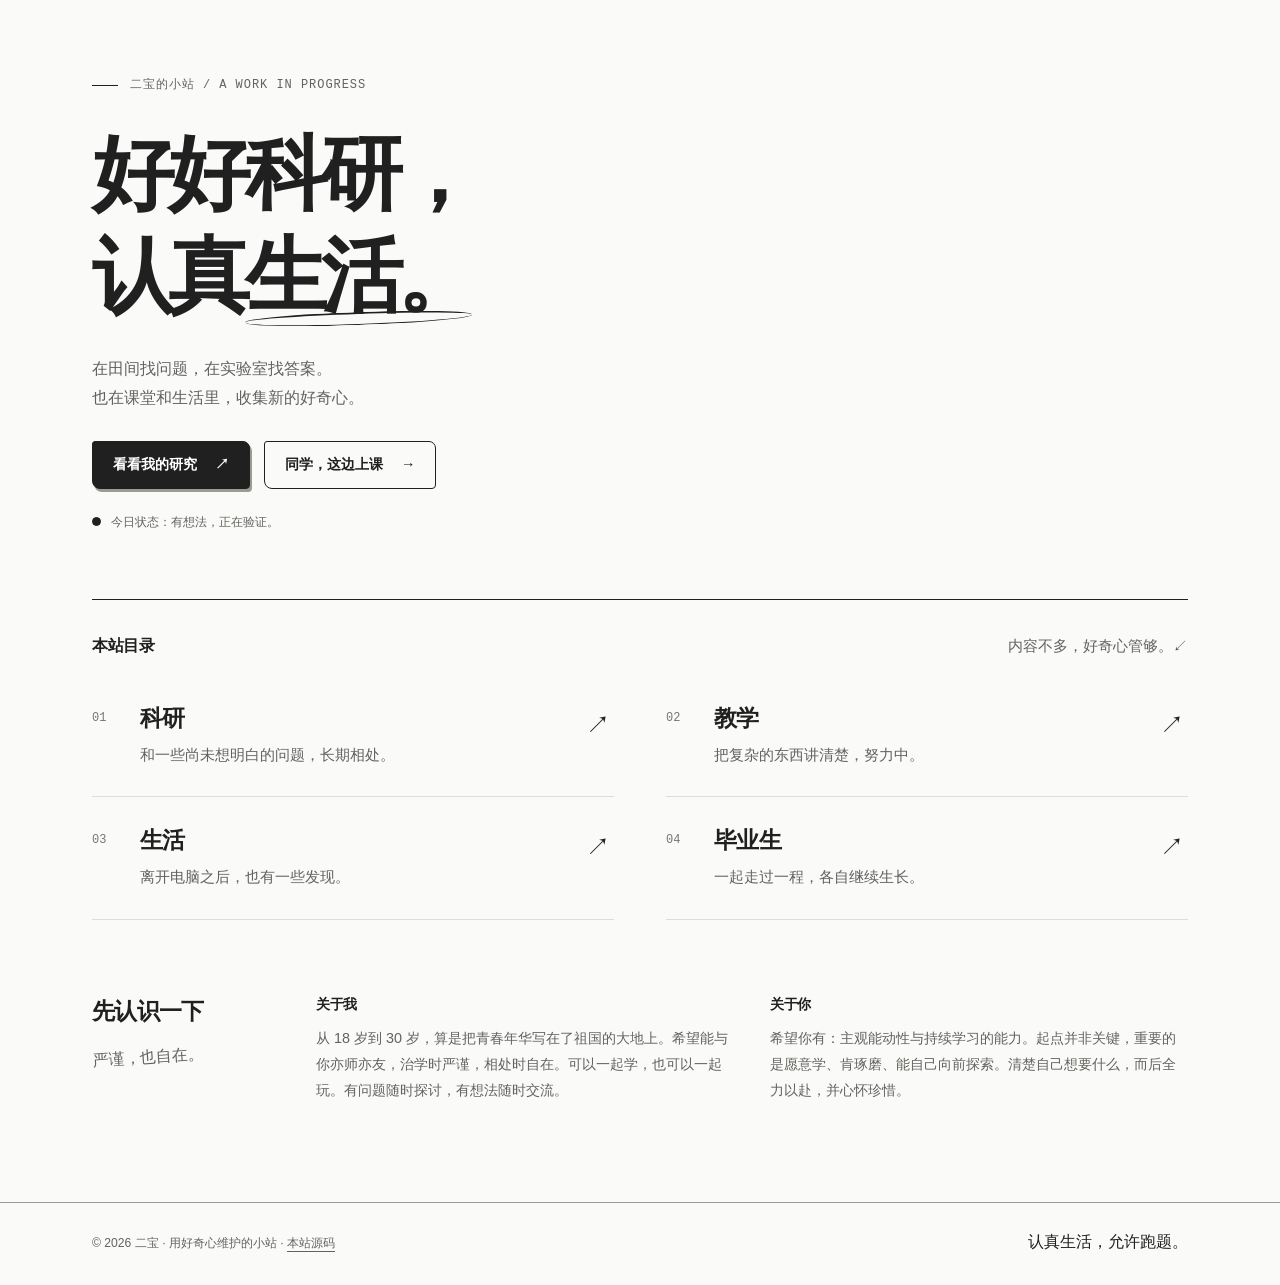
==== commit 408ceac8: "Add outdoor and gathering photos; apply annotation feedback across pages - life: new hiking/rappelli" ====
--- a/index.html
+++ b/index.html
@@ -10,27 +10,12 @@
 </head>
 <body>
   <a class="skip-link" href="#main-content">跳到正文</a>
-  <header class="site-header">
-    <nav class="nav container" aria-label="主导航">
-      <a class="nav-logo" href="index.html">二宝<span class="dot" aria-hidden="true">✳</span></a>
-      <button class="nav-toggle" aria-label="打开菜单" aria-expanded="false" aria-controls="site-nav">☰</button>
-      <ul class="nav-links" id="site-nav">
-        <li><a href="index.html">首页</a></li>
-        <li><a href="research.html">科研</a></li>
-        <li><a href="teaching.html">教学</a></li>
-        <li><a href="life.html">生活</a></li>
-        <li><a href="students.html">毕业生</a></li>
-        <li><a href="cv.html">简历</a></li>
-      </ul>
-    </nav>
-  </header>
 
   <main id="main-content">
     <section class="hero container" aria-labelledby="hero-title">
       <div class="hero-copy">
         <p class="eyebrow">二宝的小站 / A WORK IN PROGRESS</p>
-        <h1 id="hero-title">认真研究，<br>偶尔<span class="scribble">跑题。</span></h1>
-        <p class="hero-intro">我是二宝，一名爱折腾的研究者和老师。</p>
+        <h1 id="hero-title">好好科研，<br>认真<span class="scribble">生活。</span></h1>
         <p class="hero-description">在田间找问题，在实验室找答案。<br>也在课堂和生活里，收集新的好奇心。</p>
         <div class="hero-actions">
           <a class="btn" href="research.html">看看我的研究 <span aria-hidden="true">↗</span></a>
@@ -38,13 +23,6 @@
         </div>
         <p class="status-note">今日状态：有想法，正在验证。</p>
       </div>
-      <figure class="hero-portrait">
-        <div class="portrait-frame">
-          <span class="portrait-label">田间观察员 · 卡通版</span>
-          <img src="assets/img/home-field-portrait.jpg" width="1897" height="1280" alt="麦田中的卡通人物，戴着眼镜、微笑并比着耶" fetchpriority="high" decoding="async">
-        </div>
-        <figcaption>研究对象比较安静。<span aria-hidden="true">↖</span></figcaption>
-      </figure>
     </section>
 
     <section class="container" aria-labelledby="directory-title">
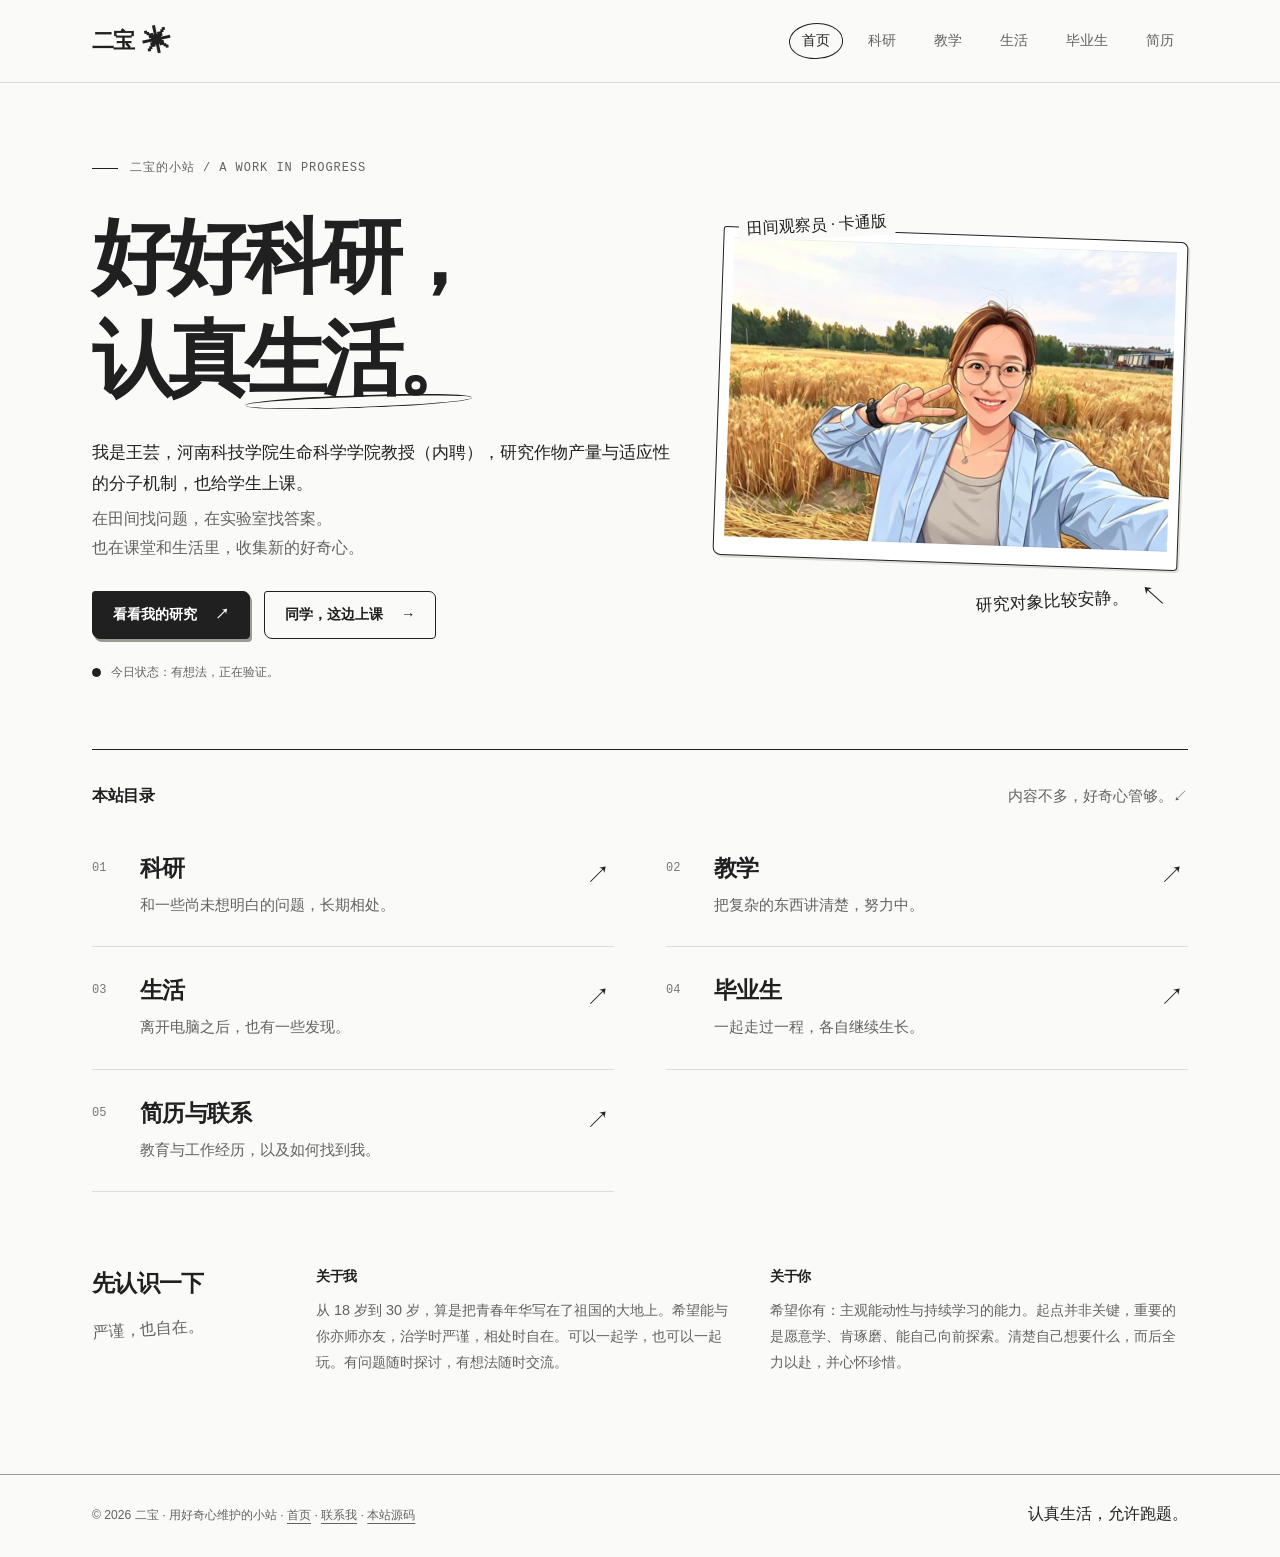
==== commit 3d9c8b83: "Restore navigation and complete content, links, and image optimization - Restore the shared top navi" ====
--- a/index.html
+++ b/index.html
@@ -3,19 +3,33 @@
 <head>
   <meta charset="UTF-8">
   <meta name="viewport" content="width=device-width, initial-scale=1.0">
-  <!-- TODO: 把「二宝」替换为你的名字 -->
   <title>二宝的小站 · 首页</title>
-  <meta name="description" content="二宝的个人主页：科研、教学与生活。">
+  <meta name="description" content="王芸的个人主页：在河南科技学院从事作物科研与教学，记录研究、课程和生活。">
   <link rel="stylesheet" href="css/style.css">
 </head>
 <body>
   <a class="skip-link" href="#main-content">跳到正文</a>
+  <header class="site-header">
+    <nav class="nav container" aria-label="主导航">
+      <a class="nav-logo" href="index.html" aria-label="二宝的小站 · 首页">二宝<span class="dot" aria-hidden="true">✳</span></a>
+      <button class="nav-toggle" type="button" aria-label="打开菜单" aria-expanded="false" aria-controls="site-nav">☰</button>
+      <ul class="nav-links" id="site-nav">
+        <li><a href="index.html" aria-current="page">首页</a></li>
+        <li><a href="research.html">科研</a></li>
+        <li><a href="teaching.html">教学</a></li>
+        <li><a href="life.html">生活</a></li>
+        <li><a href="students.html">毕业生</a></li>
+        <li><a href="cv.html">简历</a></li>
+      </ul>
+    </nav>
+  </header>
 
   <main id="main-content">
     <section class="hero container" aria-labelledby="hero-title">
       <div class="hero-copy">
         <p class="eyebrow">二宝的小站 / A WORK IN PROGRESS</p>
         <h1 id="hero-title">好好科研，<br>认真<span class="scribble">生活。</span></h1>
+        <p class="hero-intro">我是王芸，河南科技学院生命科学学院教授（内聘），研究作物产量与适应性的分子机制，也给学生上课。</p>
         <p class="hero-description">在田间找问题，在实验室找答案。<br>也在课堂和生活里，收集新的好奇心。</p>
         <div class="hero-actions">
           <a class="btn" href="research.html">看看我的研究 <span aria-hidden="true">↗</span></a>
@@ -23,6 +37,13 @@
         </div>
         <p class="status-note">今日状态：有想法，正在验证。</p>
       </div>
+      <figure class="hero-portrait">
+        <div class="portrait-frame">
+          <span class="portrait-label">田间观察员 · 卡通版</span>
+          <a class="photo-link" href="assets/img/home-field-portrait.jpg" target="_blank" rel="noopener" aria-label="查看原图（新标签页）：麦田中的卡通人物，戴着眼镜、微笑并比着耶"><img src="assets/optimized/home-field-portrait-960.jpg" srcset="assets/optimized/home-field-portrait-480.jpg 480w, assets/optimized/home-field-portrait-960.jpg 960w" sizes="(max-width: 720px) calc(100vw - 78px), (max-width: 900px) 40vw, 430px" width="1897" height="1280" alt="麦田中的卡通人物，戴着眼镜、微笑并比着耶" fetchpriority="high" decoding="async"></a>
+        </div>
+        <figcaption>研究对象比较安静。<span aria-hidden="true">↖</span></figcaption>
+      </figure>
     </section>
 
     <section class="container" aria-labelledby="directory-title">
@@ -52,6 +73,11 @@
             <div><h3>毕业生</h3><p>一起走过一程，各自继续生长。</p></div>
             <span class="directory-arrow" aria-hidden="true">↗</span>
           </a>
+          <a class="directory-link" href="cv.html">
+            <span class="directory-number" aria-hidden="true">05</span>
+            <div><h3>简历与联系</h3><p>教育与工作经历，以及如何找到我。</p></div>
+            <span class="directory-arrow" aria-hidden="true">↗</span>
+          </a>
         </div>
       </div>
     </section>
@@ -67,7 +93,7 @@
 
   <footer class="site-footer">
     <div class="container footer-inner">
-      <p>© 2026 二宝 · 用好奇心维护的小站 · <a href="https://github.com/erbaoyihao/erbaoyihao.github.io">本站源码</a></p>
+      <p>© 2026 二宝 · 用好奇心维护的小站 · <a href="index.html">首页</a> · <a href="cv.html#contact">联系我</a> · <a href="https://github.com/erbaoyihao/erbaoyihao.github.io">本站源码</a></p>
       <p class="footer-note">认真生活，允许跑题。</p>
     </div>
   </footer>
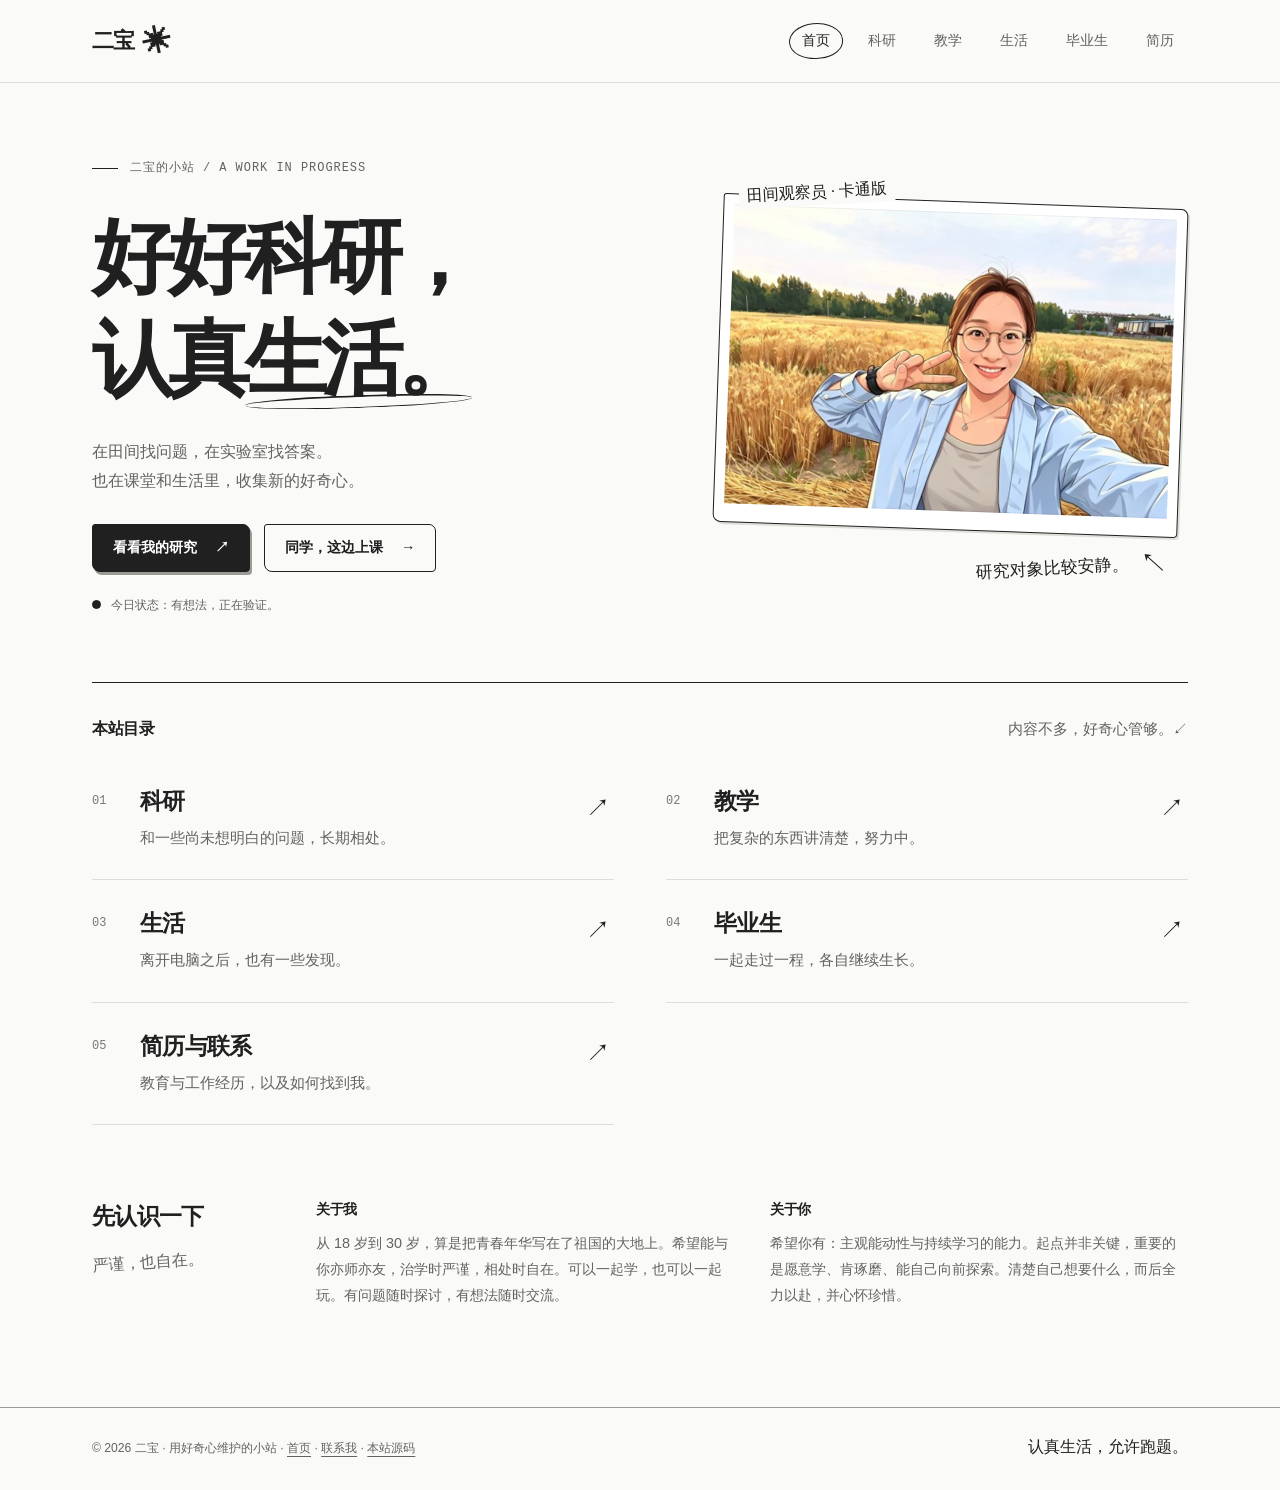
==== commit 41da8acd: "首页：删除首屏自我介绍段落（按批注）" ====
--- a/index.html
+++ b/index.html
@@ -29,7 +29,6 @@
       <div class="hero-copy">
         <p class="eyebrow">二宝的小站 / A WORK IN PROGRESS</p>
         <h1 id="hero-title">好好科研，<br>认真<span class="scribble">生活。</span></h1>
-        <p class="hero-intro">我是王芸，河南科技学院生命科学学院教授（内聘），研究作物产量与适应性的分子机制，也给学生上课。</p>
         <p class="hero-description">在田间找问题，在实验室找答案。<br>也在课堂和生活里，收集新的好奇心。</p>
         <div class="hero-actions">
           <a class="btn" href="research.html">看看我的研究 <span aria-hidden="true">↗</span></a>
